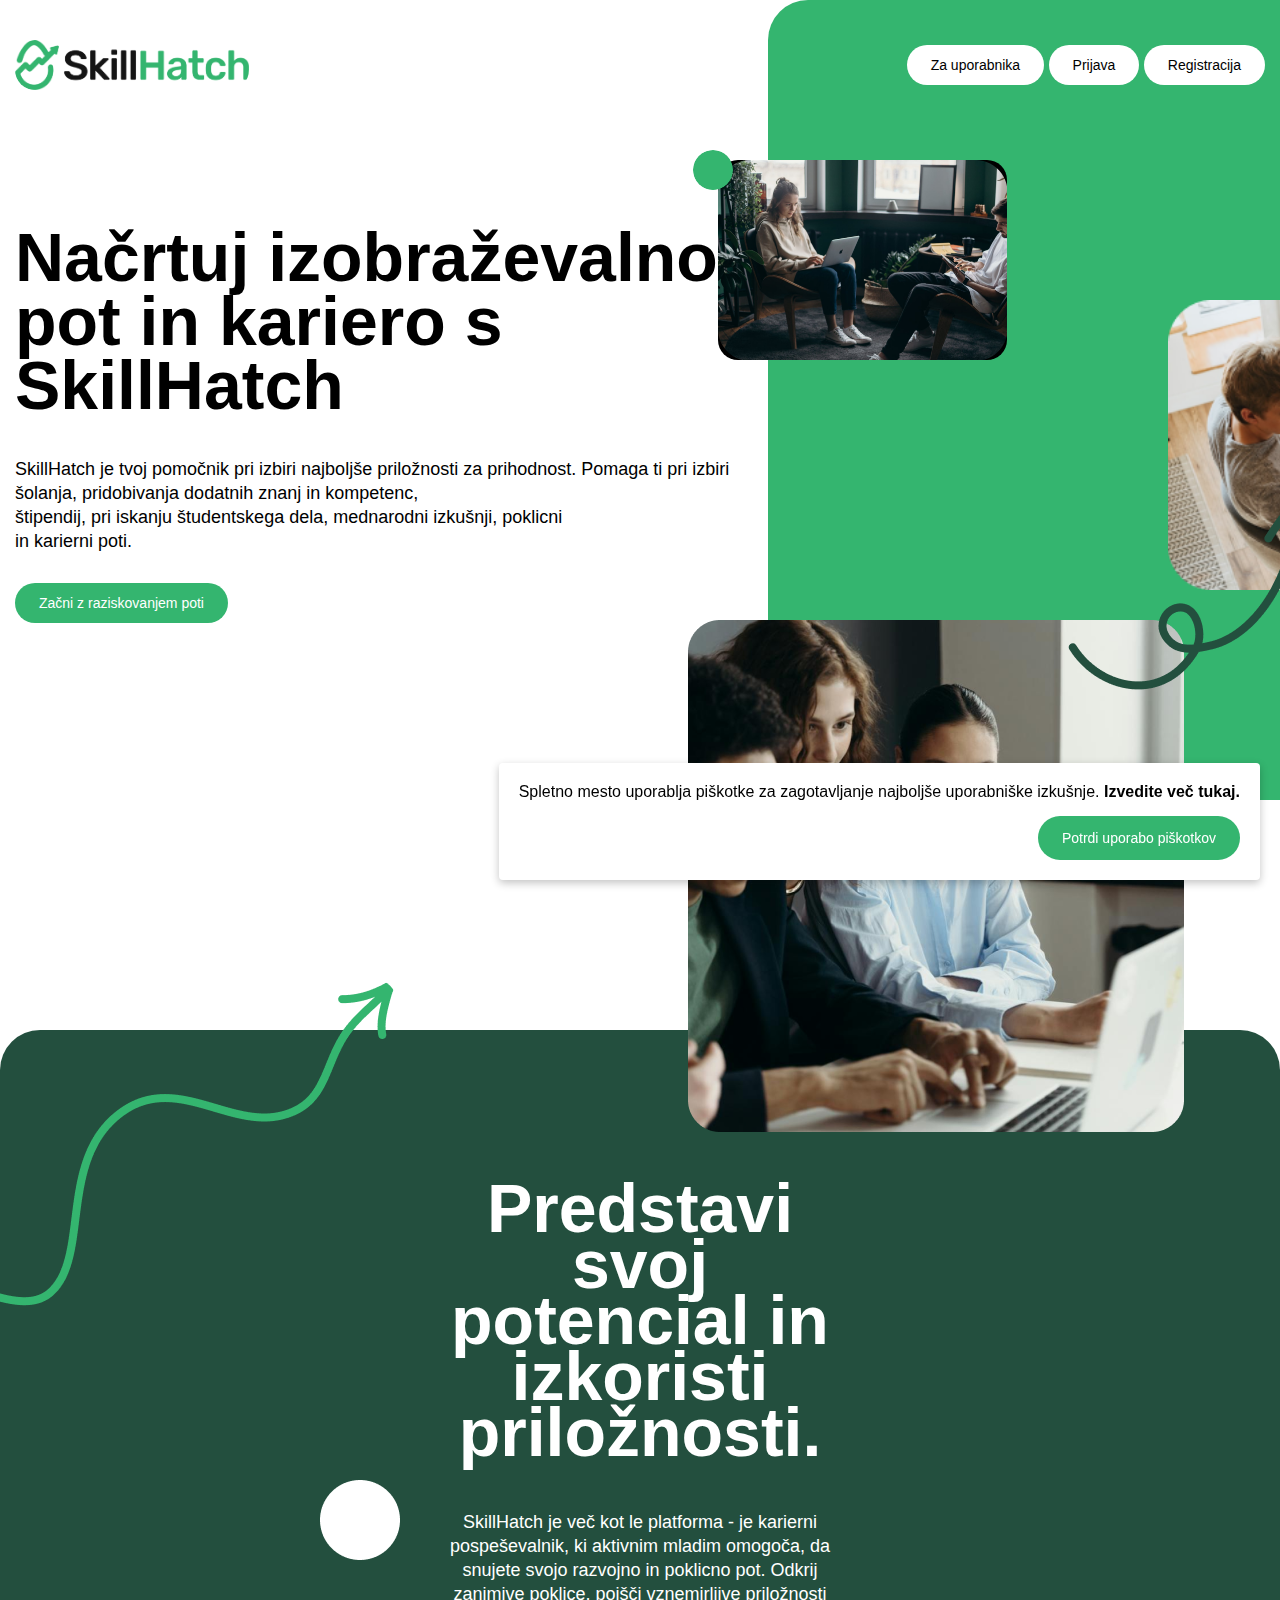
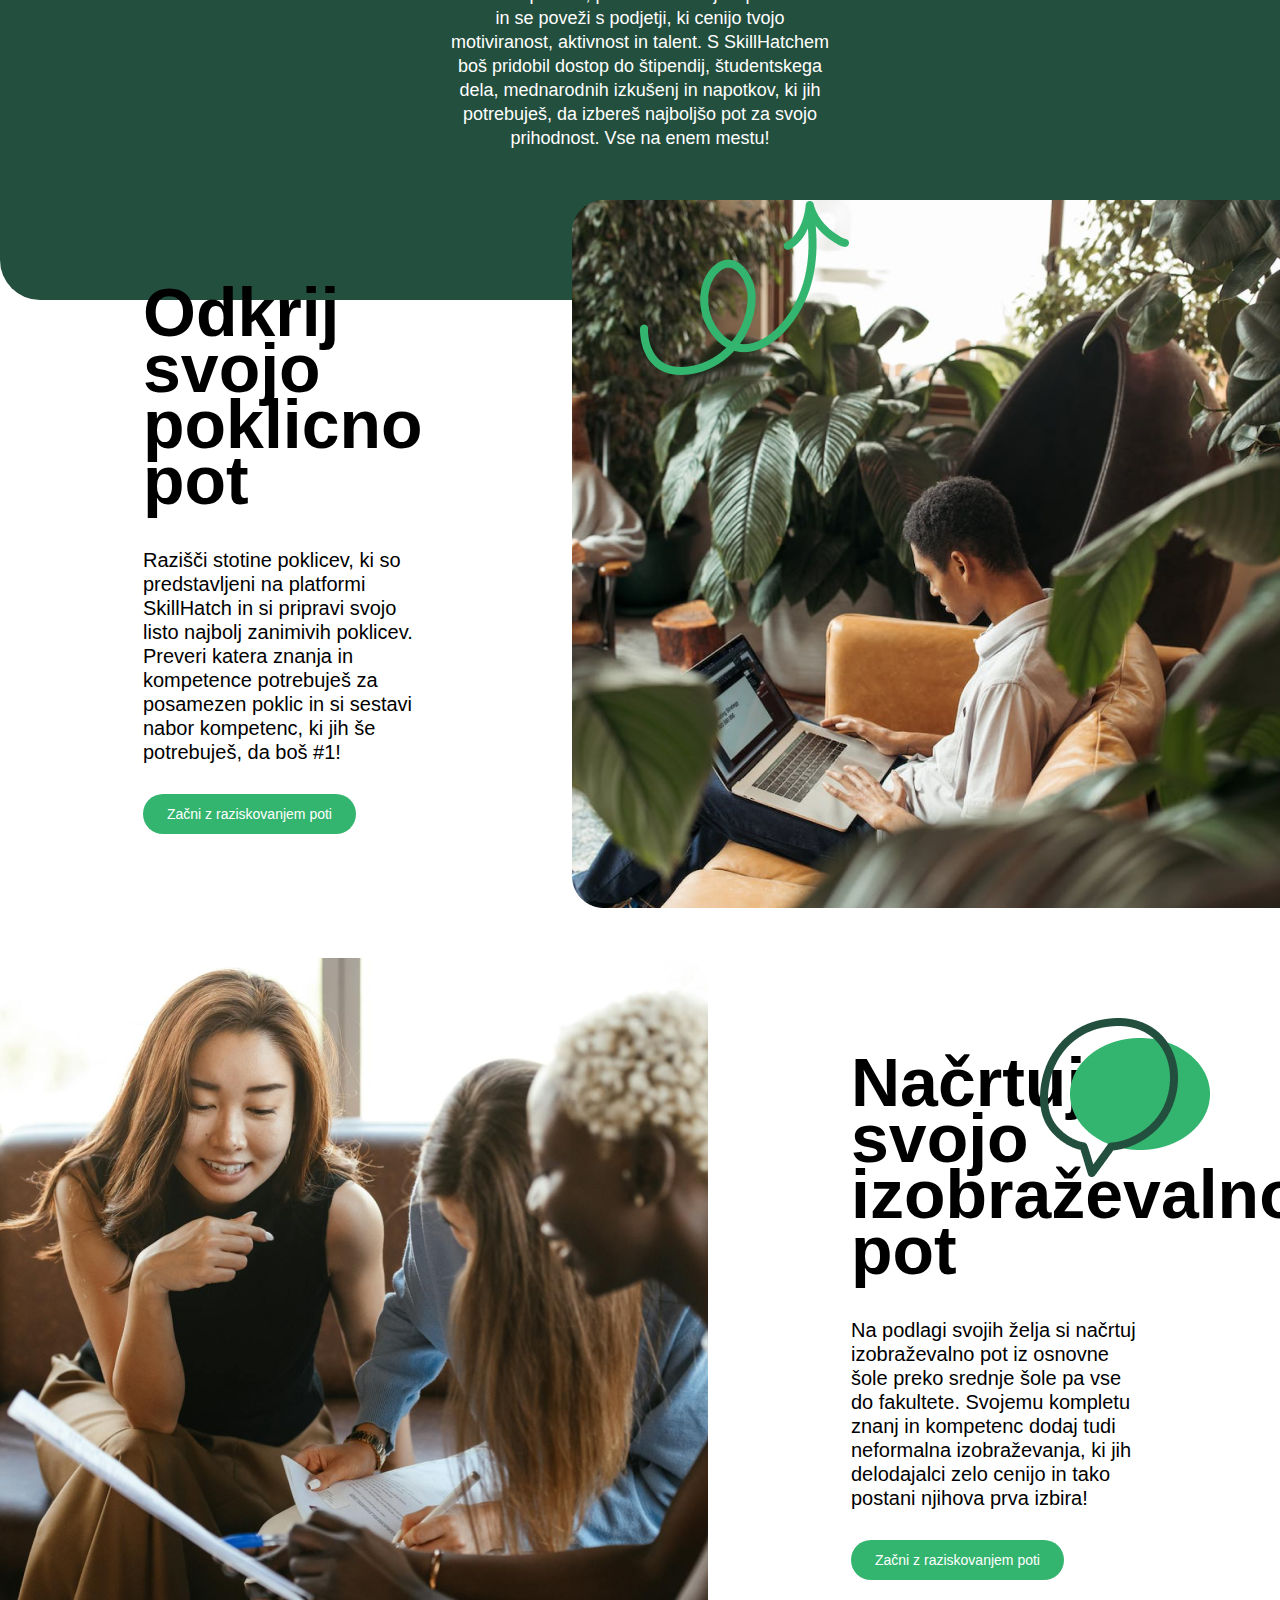
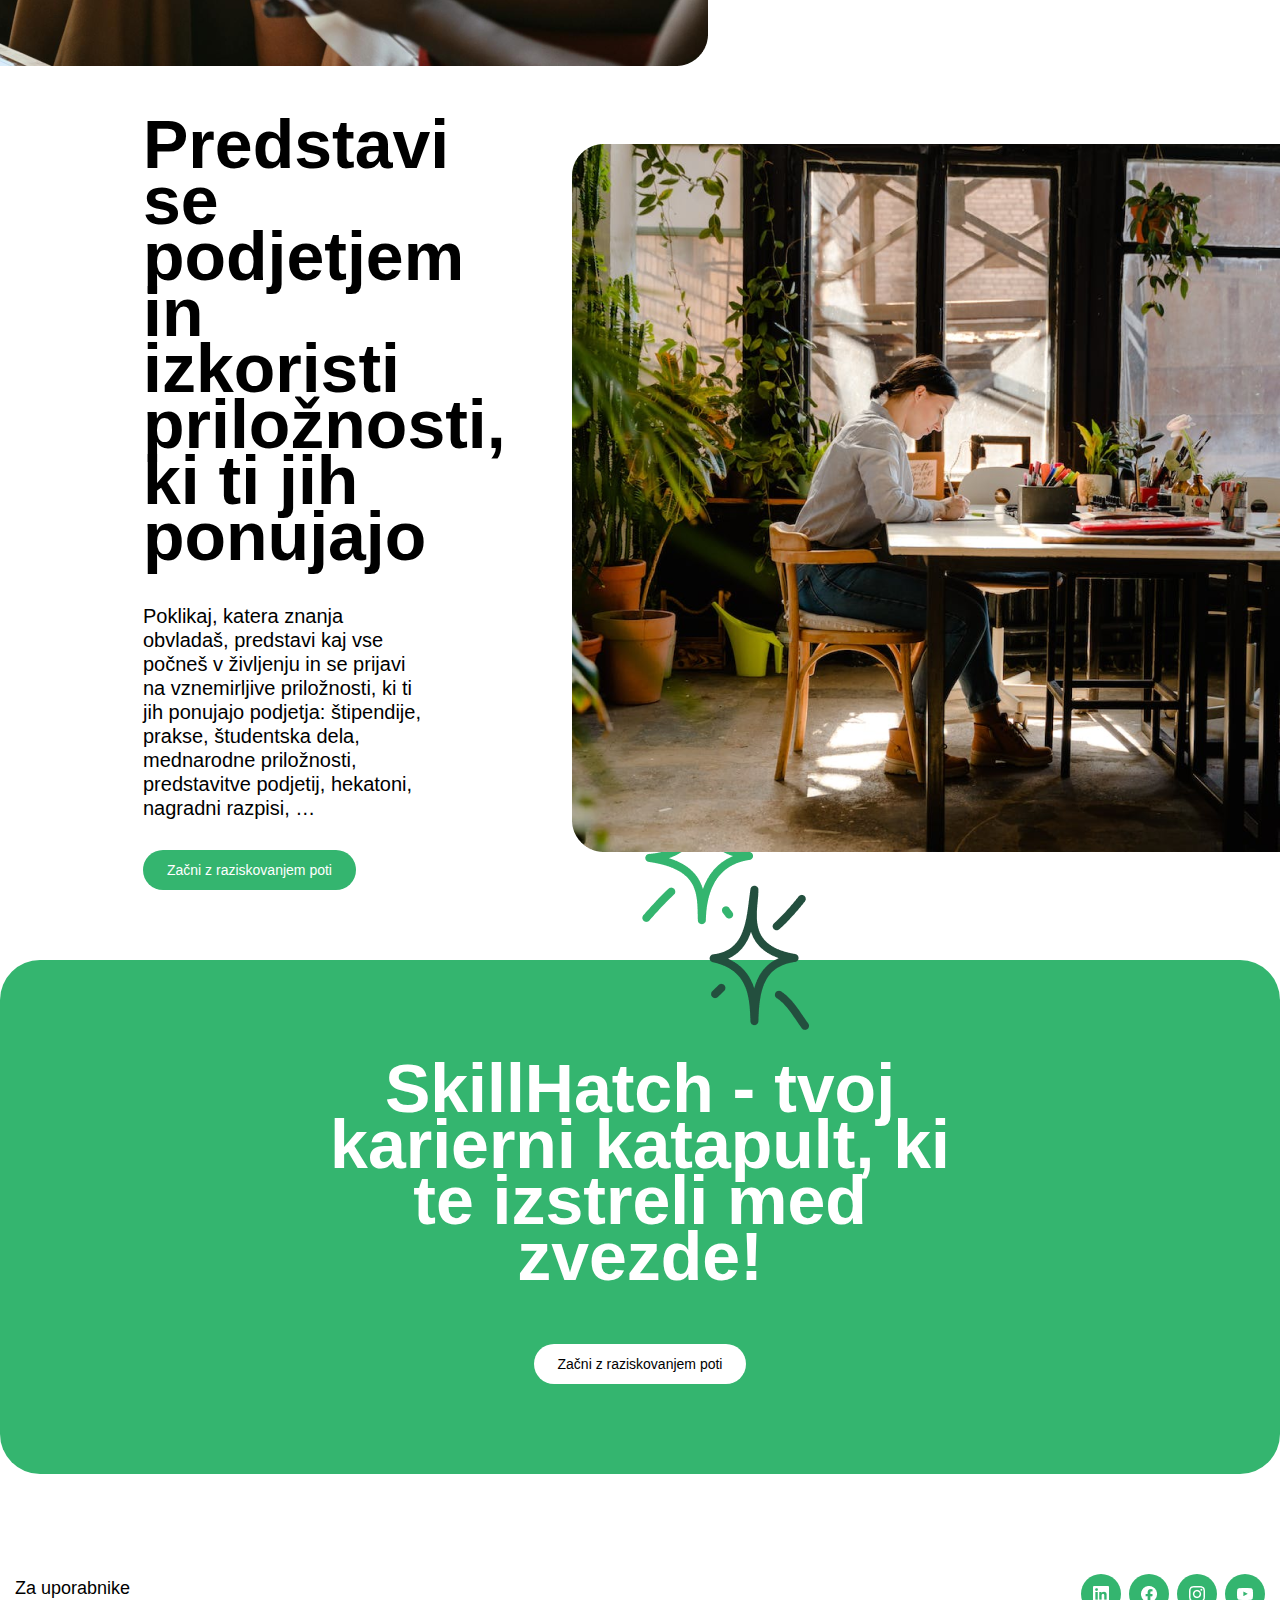
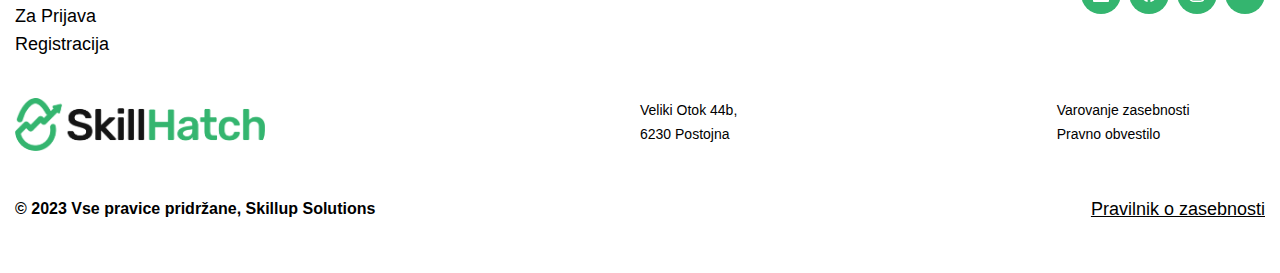
==== company.html @ cd788667 "Meta, small improvemets" ====
<!DOCTYPE html>
<html lang="sl">
<head>
    <meta charset="utf-8">
    <title>SkillHatch</title>
    <meta name="viewport" content="width=device-width, initial-scale=1, shrink-to-fit=no">
    <meta name="description" content="Dolg opis podjetja">
    <meta name="keywords" content="Skillhatch, Kariera, Študentsko delo, Štipendija, Študentska praksa, Prva zaposlitev, Hekaton, Job Shadowing, Mladi Talenti, Generacija Z, Skills, Veščine, Kompetence, Potencialni Mladi, Aktivni Mladi">
    <meta property="og:title" content="SkillHatch" />
    <meta property="og:image" content="https://skillhatch.io/assets/images/Logo/PNG/Vector.png" />
    <meta property="og:type" content="website" />
    <meta property="og:description" content="The perfect website to get your perfect candidate / job" />
    <meta property="og:url" content="https://www.skillhatch.io" />

    <link rel="icon" type="image/x-icon" href="assets/images/Logo/PNG/favicon.ico">

    <script src="https://ajax.googleapis.com/ajax/libs/jquery/3.7.1/jquery.min.js"></script>
    <script src="assets/scripts.js"></script>
    <link rel="stylesheet" href="assets/main.css">
</head>
<body>


<div id="header">
    <div class="left">
        <div>
            <img class="logo" src="assets/images/Logo/PNG/Vector.png" alt="SkillHatch Logo"/>
            <div class="dropdown">
                <div class="button green">
                    <img src="assets/images/burger.png" alt="skillhatch fb"/>
                </div>
                <h3>Meni</h3>
                <div class="dropdown-content">
                    <div class="mobile-header">
                        <img class="logo" src="assets/images/Logo/PNG/Vector.png" alt="SkillHatch Logo"/>
                    </div>

                    <a class="" href="#">O nas</a>
                    <a class="" href="https://app.skillhatch.io/sl/signup?type=company">Za podjetja</a>
                    <a class="" href="https://app.skillhatch.io/sl/login">Prijava</a>
                    <a class="" href="https://app.skillhatch.io/sl/signup?type=user">Registracija</a>
                </div>
            </div>
        </div>
    </div>

    <div class="right">
        <a class="button white" href="index.html">Za uporabnika</a>
        <a class="button white" href="https://app.skillhatch.io/sl/login">Prijava</a>
        <a class="button white" href="https://app.skillhatch.io/sl/signup?type=user">Registracija</a>
    </div>
</div>

<article id="header_description">
    <div class="right">
        <img src="assets/images/dot.png" alt="img 1" class="dot1">
        <img src="assets/images/1.png" alt="img 1" class="img1">
        <img src="assets/images/5.png" alt="img 1" class="img2">
        <img src="assets/images/up1.png" alt="img 1" class="up1">
        <img src="assets/images/6.png" alt="img 1" class="img3">
    </div>
    <div class="content">
        <div class="text-content">
            <h1>
                Načrtuj izobraževalno pot in
                kariero s SkillHatch
            </h1>
            <p>
                SkillHatch je tvoj pomočnik pri izbiri najboljše priložnosti za prihodnost.
                Pomaga ti pri izbiri šolanja, pridobivanja dodatnih znanj in kompetenc, <br/>
                štipendij, pri iskanju študentskega dela, mednarodni izkušnji, poklicni <br/>
                in karierni poti.
            </p>
            <a class="button green" href="https://app.skillhatch.io/sl/signup?type=user">
                Začni z raziskovanjem poti
            </a>
        </div>
    </div>
</article>

<article id="article1">
    <img src="assets/images/up2.png" alt="img 1" class="up2">
    <img src="assets/images/dot.png" alt="img 1" class="dot1">
    <img src="assets/images/dot2.png" alt="img 1" class="dot2">
    <div class="content">
        <h2>
            Predstavi svoj potencial in izkoristi priložnosti.
        </h2>
        <p>
            SkillHatch je več kot le platforma - je karierni pospeševalnik, ki aktivnim mladim omogoča, da snujete svojo razvojno in poklicno pot. Odkrij zanimive poklice, poišči vznemirljive priložnosti in se poveži s podjetji, ki cenijo tvojo motiviranost, aktivnost in talent. S SkillHatchem boš pridobil dostop do štipendij, študentskega dela, mednarodnih izkušenj in napotkov, ki jih potrebuješ, da izbereš najboljšo pot za svojo prihodnost. Vse na enem mestu!
        </p>
    </div>
</article>

<article id="article2" class="full_width_content">
    <img src="assets/images/up3.png" alt="img 1" class="up">
    <div class="content">
        <div class="text-content">
            <h2>
                Odkrij svojo poklicno pot
            </h2>
            <p>
                Razišči stotine poklicev, ki so predstavljeni na platformi SkillHatch in si pripravi svojo listo najbolj zanimivih poklicev. Preveri katera znanja in kompetence potrebuješ za posamezen poklic in si sestavi nabor kompetenc, ki jih še potrebuješ, da boš #1!
            </p>
            <a class="button green" href="https://app.skillhatch.io/sl/signup?type=user">
                Začni z raziskovanjem poti
            </a>
        </div>
    </div>
    <img src="assets/images/2.png" alt="img 1" class="img1">
</article>

<article id="article3" class="full_width_content">
    <div class="content">
        <div class="text-content">
            <img src="assets/images/chat.png" alt="img 1">
            <h2>
                Načrtuj svojo izobraževalno pot
            </h2>
            <p>
                Na podlagi svojih želja si načrtuj izobraževalno pot iz osnovne šole preko srednje šole pa vse do fakultete. Svojemu kompletu znanj in kompetenc dodaj tudi neformalna izobraževanja, ki jih delodajalci zelo cenijo in tako postani njihova prva izbira!
            </p>
            <a class="button green" href="https://app.skillhatch.io/sl/signup?type=user">
                Začni z raziskovanjem poti
            </a>
        </div>
    </div>
    <img src="assets/images/3.png" alt="img 1" class="img1">

</article>


<article id="article4" class="full_width_content">
    <div class="content">
        <div class="text-content">
            <h2>
                Predstavi se podjetjem in izkoristi priložnosti, ki ti jih ponujajo
            </h2>
            <p>
                Poklikaj, katera znanja obvladaš, predstavi kaj vse počneš v življenju in se prijavi na vznemirljive priložnosti, ki ti jih ponujajo podjetja: štipendije, prakse, študentska dela, mednarodne priložnosti, predstavitve podjetij, hekatoni, nagradni razpisi, …
            </p>
            <a class="button green" href="https://app.skillhatch.io/sl/signup?type=user">
                Začni z raziskovanjem poti
            </a>
        </div>
    </div>
    <img src="assets/images/stars.png" alt="img 1" class="stars">
    <img src="assets/images/4.png" alt="img 1" class="img1">
</article>

<article id="banner">
    <div class="content">
        <h2>
            SkillHatch - tvoj karierni katapult, ki te izstreli med zvezde!
        </h2>

        <a class="button white" href="https://app.skillhatch.io/sl/signup?type=user">
            Začni z raziskovanjem poti
        </a>
    </div>
</article>

<footer>
    <div class="content">
        <!--<div>
            <div class="subscribe">
                <h3>Prijavi se na naše novice in bodi na tekočem.</h3>
                <div class="input_container">
                    <input />
                    <div class="wrapper">
                        <img src="assets/images/Arrow.png" alt="skillhatch fb"/>
                    </div>
                </div>
            </div>
        </div>-->
        <div class="split">
            <div>
                <a href="index.html" class="normal">Za uporabnike</a><br/>
                <a href="https://app.skillhatch.io/sl/login" class="normal">Za Prijava</a><br/>
                <a href="https://app.skillhatch.io/sl/signup?type=user" class="normal">Registracija</a>
            </div>

            <div class="social_buttons">
                <div class="wrapper" onclick="window.open('https://facebook.com/profile.php/?id=61552666233094', '_blank');">
                    <img src="assets/images/yt.png" alt="skillhatch fb"/>
                </div>
                <div class="wrapper" onclick="window.open('https://www.instagram.com/skillhatchplatform/', '_blank');">
                    <img src="assets/images/ig.png" alt="skillhatch fb"/>
                </div>
                <div class="wrapper" onclick="window.open('https://m.facebook.com/profile.php/?id=61552666233094', '_blank');">
                    <img src="assets/images/fb.png" alt="skillhatch fb"/>
                </div>
                <div class="wrapper" onclick="window.open('https://www.linkedin.com/company/skillhatch/', '_blank');">
                    <img src="assets/images/in.png" alt="skillhatch fb"/>
                </div>
            </div>
        </div>
        <div class="break"></div>
        <div>
            <img class="logo" src="assets/images/Logo/PNG/Vector.png" alt="SkillHatch Logo" width="250"/>
        </div>
        <div class="split">
            <div><p>Veliki Otok 44b, <br/>6230 Postojna</p></div>
            <div class="mobile-right"><p>Varovanje zasebnosti<br/>Pravno obvestilo</p></div>
        </div>
        <div class="break"></div>
        <div class="space-between">
            <h4>© 2023 Vse pravice pridržane, Skillup Solutions</h4>
            <a href="#" style="text-decoration:underline;">Pravilnik o zasebnosti</a>
        </div>
    </div>
</footer>

<div id="cookies">
    <span>Spletno mesto uporablja piškotke za zagotavljanje najboljše uporabniške izkušnje.</span>
    <a href="#.html" target="_blank"> Izvedite več tukaj.</a>
    <div style="margin-top:15px; text-align:right;">
        <button class="button green" onclick="confirmCookies();">Potrdi uporabo piškotkov</button>
    </div>
</div>

</body>
</html>
---- assets/main.css ----
body {
  position: relative;
  z-index: -80;
  overflow-x: hidden;
}

* {
  padding: 0;
  margin: 0;
  font-family: Helvetica, sans-serif;
}

/*
a.white{
  color: $white-color;
  cursor: pointer;
  font-weight: $font-weight-600;
  text-decoration: none;
  font-size: $small-font;
}*/
h1 {
  font-weight: 700;
  font-size: 68px;
  line-height: 64px;
}

h2 {
  font-weight: 700;
  font-size: 68px;
  line-height: 56px;
}

h3 {
  font-weight: 500;
  font-size: 20px;
  line-height: 28px;
}

p {
  font-size: 18px;
  font-weight: 400;
  line-height: 24px;
}

.button {
  padding: 12px 24px 12px 24px;
  border-radius: 10000px;
  cursor: pointer;
  line-height: 20px;
  font-weight: 500;
  text-decoration: none;
  font-size: 14px;
  text-align: center;
  width: fit-content;
}
.button:hover {
  box-shadow: rgba(0, 0, 0, 0.24) 0px 3px 8px;
}
.button.green {
  color: #FFF;
  background-color: #34B56F;
}
.button.green:hover {
  background-color: #234F3E;
}
.button.white {
  color: black;
  background-color: #FFF;
}
.button.white:hover {
  color: #FFF;
  background-color: #234F3E;
}

#header {
  position: relative;
  display: flex;
  justify-content: space-between;
  align-items: center;
  width: 1250px;
  margin: 40px auto;
  z-index: 3;
}
#header img.logo {
  position: relative;
  width: 234px;
}
#header .left .dropdown {
  display: none;
}
#header .left .dropdown-content {
  display: block;
  top: 40px;
  position: absolute;
  background-color: #f9f9f9;
  min-width: 160px;
  box-shadow: 0 8px 16px 0 rgba(0, 0, 0, 0.2);
  padding: 14px;
  z-index: 1;
  border-radius: 20px;
}
#header .left .dropdown-content .mobile-header {
  display: none;
}
#header .left .dropdown-content a:link {
  padding-top: 5px;
  padding-bottom: 5px;
  display: flex;
  color: #000;
  font-weight: 500;
  font-size: 18px;
  line-height: 28px;
  text-decoration: none;
}
#header .left .dropdown-content a:visited {
  color: #000;
}
#header .left .dropdown-content a:hover {
  color: #34B56F;
}
#header .left .dropdown-content a:active {
  color: #34B56F;
}
#header .left .dropdown-content a:not(:first-of-type) {
  display: none;
}
#header .left .dropdown:hover {
  cursor: pointer;
}
#header .left .dropdown:hover .button {
  background-color: #234F3E;
}
#header .left .dropdown:hover .dropdown-content {
  display: block;
}
#header .left .dropdown:not(:hover) .dropdown-content {
  display: none;
  transition: 1s;
}
#header .left div:first-child {
  display: flex;
  flex-direction: row;
  align-items: center;
}
#header .left div:first-child .button {
  margin-left: 32px;
  margin-right: 16px;
  display: flex;
  align-content: center;
  align-items: center;
  justify-content: center;
}

img {
  border-radius: 20px;
  position: absolute;
}

.content {
  width: 1250px;
  margin-left: auto;
  margin-right: auto;
}
.content .text-content {
  max-width: 60%;
}
.content .text-content p {
  padding-top: 40px;
  padding-bottom: 40px;
}

#header_description {
  position: relative;
  top: -130px;
  width: 100%;
  height: 800px;
  z-index: 1;
}
#header_description .content {
  padding-top: 225px;
}
#header_description .right {
  position: absolute;
  background-color: #34B56F;
  width: 40%;
  right: 0;
  height: inherit;
  border-bottom-left-radius: 40px;
  border-top-left-radius: 40px;
}
#header_description .right img {
  position: absolute;
}
#header_description .right .img1 {
  top: 160px;
  left: -50px;
  height: 200px;
}
#header_description .right .img2 {
  left: 400px;
  top: 300px;
  width: 400px;
}
#header_description .right .img3 {
  left: -80px;
  top: 620px;
}
#header_description .right .up1 {
  top: 500px;
  left: 300px;
  z-index: 1;
}
#header_description .right .dot1 {
  top: 150px;
  left: -75px;
  z-index: 1;
}
#header_description .right div:first-child {
  display: flex;
  flex-direction: row;
  align-items: center;
}
#header_description .right div:first-child .button {
  margin-left: 32px;
  margin-right: 16px;
}

#article1 {
  margin-top: 100px;
  position: relative;
  color: #FFF;
  padding: 150px;
  border-radius: 40px;
  background-color: #234F3E;
  z-index: -2;
}
#article1 .content {
  text-align: center;
  width: 40%;
  max-width: 1250px;
}
#article1 .content p {
  padding-top: 50px;
}
#article1 .up2 {
  top: -50px;
  left: -50px;
  z-index: 1;
}
#article1 .dot1 {
  left: 850px;
  top: 57px;
  z-index: 1;
}
#article1 .dot2 {
  top: 450px;
  left: 320px;
  z-index: 1;
}

#banner {
  margin-top: 80px;
  position: relative;
  color: #FFF;
  padding: 100px;
  border-radius: 40px;
  background-color: #34B56F;
  z-index: -2;
}
#banner .content {
  text-align: center;
  width: 60%;
  max-width: 1250px;
}
#banner .content h2 {
  margin-bottom: 70px;
}
#banner .content .button {
  margin: 250px auto 0 auto;
}

#article2 {
  position: relative;
  margin-top: -100px;
}
#article2 .up {
  position: absolute;
  left: 50%;
  top: 0;
  z-index: 1;
}

#article3 {
  position: relative;
  flex-direction: row-reverse;
  margin-top: 50px;
}
#article3 .content img {
  position: absolute;
  top: 60px;
  right: 70px;
}

#article4 {
  margin-top: 50px;
  position: relative;
}
#article4 .stars {
  position: absolute;
  left: 50%;
  bottom: -150px;
}

footer {
  padding-top: 100px;
  padding-bottom: 50px;
}
footer img.logo {
  position: relative;
}
footer p {
  font-size: 14px;
  font-weight: 400;
}
footer i.fa {
  display: inline-block;
  border-radius: 60px;
  padding: 0.5em 0.6em;
  background-color: #34B56F;
  color: white;
}
footer i.fa:hover {
  background-color: #234F3E;
  cursor: pointer;
}
footer i.fa:hover:hover {
  background-color: #234F3E;
}
footer h3 {
  font-size: 40px;
  font-weight: 800;
}
footer .content {
  flex-wrap: wrap;
  display: flex;
  justify-content: space-around;
  align-items: flex-start;
}
footer .content .break {
  flex-basis: 100%;
  height: 40px;
}
footer .content .subscribe {
  width: 500px;
}
footer .content .subscribe .input_container {
  margin-top: 25px;
  display: flex;
  padding: 5px 5px 5px 15px;
  border: 1px solid #34B56F;
  border-radius: 400000px;
  width: 100%;
}
footer .content .subscribe .input_container input {
  width: 100%;
  border: 0;
  font-size: 16px;
  outline: none;
}
footer .content .subscribe .input_container input:focus {
  outline: none;
}
footer .content div:first-child {
  width: 100%;
}
footer .content div {
  width: 50%;
}
footer .content:not(:first-child) {
  padding-top: 50px;
}
footer .content a:link {
  color: #000;
  font-weight: 500;
  font-size: 18px;
  line-height: 28px;
  text-decoration: none;
}
footer .content a:visited {
  color: #000;
}
footer .content a:hover {
  color: #34B56F;
}
footer .content a:active {
  color: #34B56F;
}
footer .social_buttons {
  display: flex;
  column-gap: 8px;
  flex-direction: row-reverse;
  align-items: flex-start;
}
footer .social_buttons img {
  border-radius: 0;
}
footer .split {
  display: flex;
}
footer .button {
  width: auto;
}
footer .space-between {
  width: 100% !important;
  display: flex;
  align-items: center;
  justify-content: space-between;
}

.full_width_content {
  display: flex;
  align-items: center;
}
.full_width_content .content {
  display: flex;
  justify-content: center;
}
.full_width_content .content .text-content {
  width: 50%;
}
.full_width_content .content .text-content p {
  font-size: 20px;
}
.full_width_content img {
  position: relative;
  border-radius: 0;
}

.wrapper {
  background-color: #34B56F;
  height: 40px;
  min-width: 40px;
  max-width: 40px;
  border-radius: 100%;
  display: flex;
  justify-content: center;
  align-items: center;
}
.wrapper:hover {
  background-color: #234F3E;
  cursor: pointer;
}

@media only screen and (max-width: 600px) {
  img {
    max-width: 100%;
  }
  img.img1 {
    border-radius: 20px;
  }
  body {
    padding: 14px;
  }
  h2 {
    font-size: 30px;
    line-height: 30px;
  }
  #header {
    width: 100%;
    margin: 0;
  }
  #header .left {
    width: 100%;
  }
  #header .left div:first-child {
    width: 100%;
    justify-content: space-between;
  }
  #header .left div:first-child .button {
    margin: 0;
  }
  #header .left .dropdown {
    display: flex;
  }
  #header .left .dropdown-content {
    left: 0;
    top: 0;
    position: fixed;
    height: 100%;
    border-radius: 0;
    display: block;
    background-color: #FFF;
    padding: 14px;
    z-index: 1;
  }
  #header .left .dropdown-content a:first-of-type {
    display: none !important;
  }
  #header .left .dropdown-content a {
    display: flex !important;
  }
  #header .left .dropdown-content .mobile-header {
    margin-bottom: 20px;
    display: flex;
  }
  #header .left .dropdown:hover {
    cursor: pointer;
  }
  #header .left .dropdown:hover .button {
    background-color: #234F3E;
  }
  #header .left .dropdown:hover .dropdown-content {
    display: block;
  }
  #header .left .dropdown:not(:hover) .dropdown-content {
    display: none;
    transition: 1s;
  }
  #header h3, #header .right {
    display: none;
  }
  #header_description {
    height: auto;
  }
  #header_description .right {
    display: none;
  }
  #header_description h1 {
    font-size: 40px;
    line-height: 40px;
  }
  .content, .content .text-content, .full_width_content .content .text-content {
    width: 100%;
    max-width: 100%;
  }
  .full_width_content {
    flex-direction: column;
  }
  #article1 {
    margin: 0;
    padding: 30px;
  }
  #article1 .up2, #article1 .dot1, #article1 .dot2 {
    display: none;
  }
  #article1 .content {
    width: 100%;
  }
  #article2 {
    margin: 0;
  }
  #article2 .up {
    display: none;
  }
  #article2 .content {
    margin-top: 50px;
    margin-bottom: 50px;
  }
  #article3 {
    margin: 0;
    flex-direction: column;
  }
  #article3 .text-content img {
    display: none;
  }
  #article3 .content {
    margin-top: 50px;
    margin-bottom: 50px;
  }
  #article4 {
    margin: 0;
  }
  #article4 .stars {
    display: none;
  }
  #article4 .content {
    margin-top: 50px;
    margin-bottom: 50px;
  }
  #banner {
    margin-top: 50px;
    padding: 30px;
  }
  #banner .content {
    width: 100%;
  }
  footer {
    padding: 0;
    margin-top: 50px;
  }
  footer .content div {
    width: 100%;
  }
  footer .content .subscribe {
    width: 100%;
  }
  footer .content .subscribe .input_container {
    box-sizing: border-box;
  }
  footer .content .subscribe h3 {
    font-size: 30px;
    line-height: 30px;
  }
  footer .content .split, footer .content .logo {
    margin-top: 20px;
  }
  footer .content .break {
    display: none;
  }
  footer .content .mobile-right {
    text-align: right;
  }
  footer .content .space-between:last-child {
    margin-top: 20px;
    display: flex;
    flex-direction: column-reverse;
  }
}
#cookies {
  position: fixed;
  bottom: 0;
  right: 0;
  margin: 20px;
  padding: 20px;
  text-align: left;
  color: #000;
  background-color: #FFF;
  border-radius: 4px;
  z-index: 99999;
  box-shadow: rgba(0, 0, 0, 0.24) 0px 3px 8px;
}
#cookies .button {
  border: 0;
}
#cookies a:link {
  color: #000;
  font-weight: 700;
  text-decoration: none;
}
#cookies a:visited {
  color: #000;
}
#cookies a:hover {
  color: #34B56F;
}
#cookies a:active {
  color: #34B56F;
}

/*# sourceMappingURL=main.css.map */
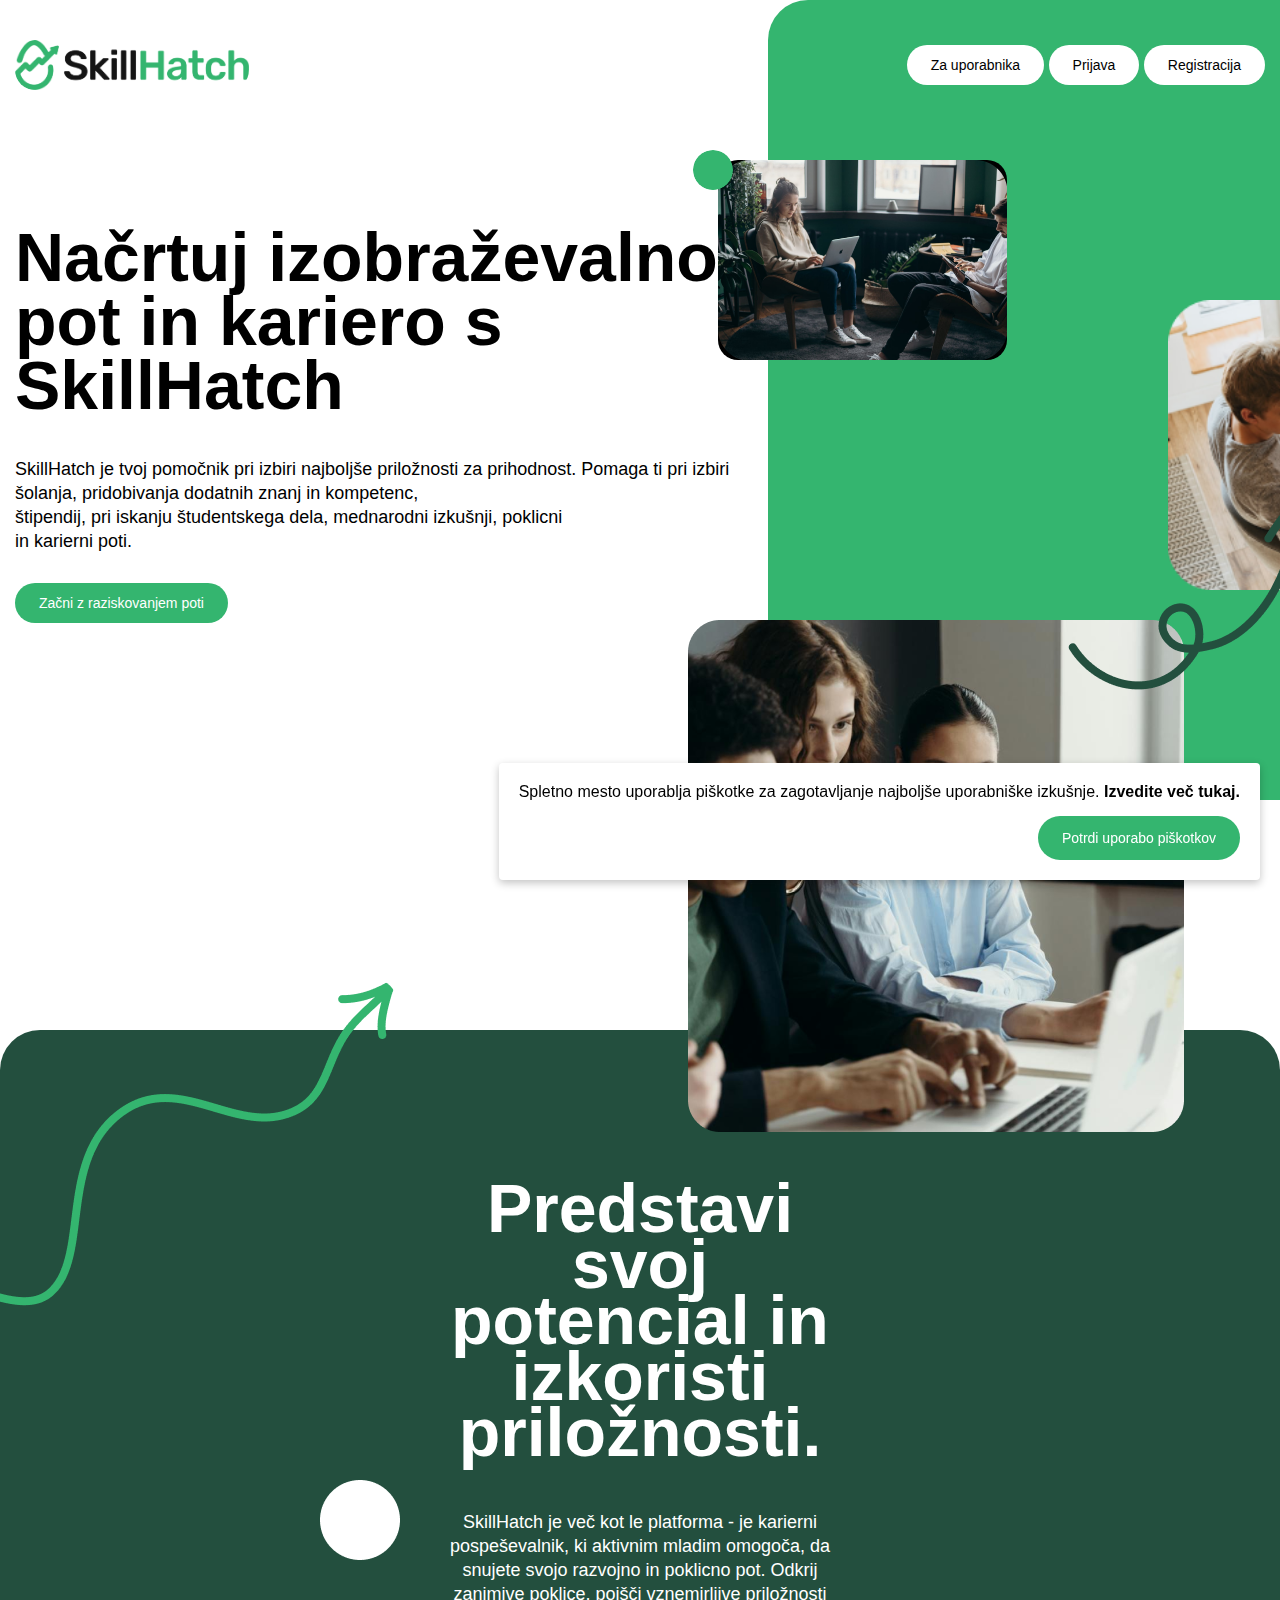
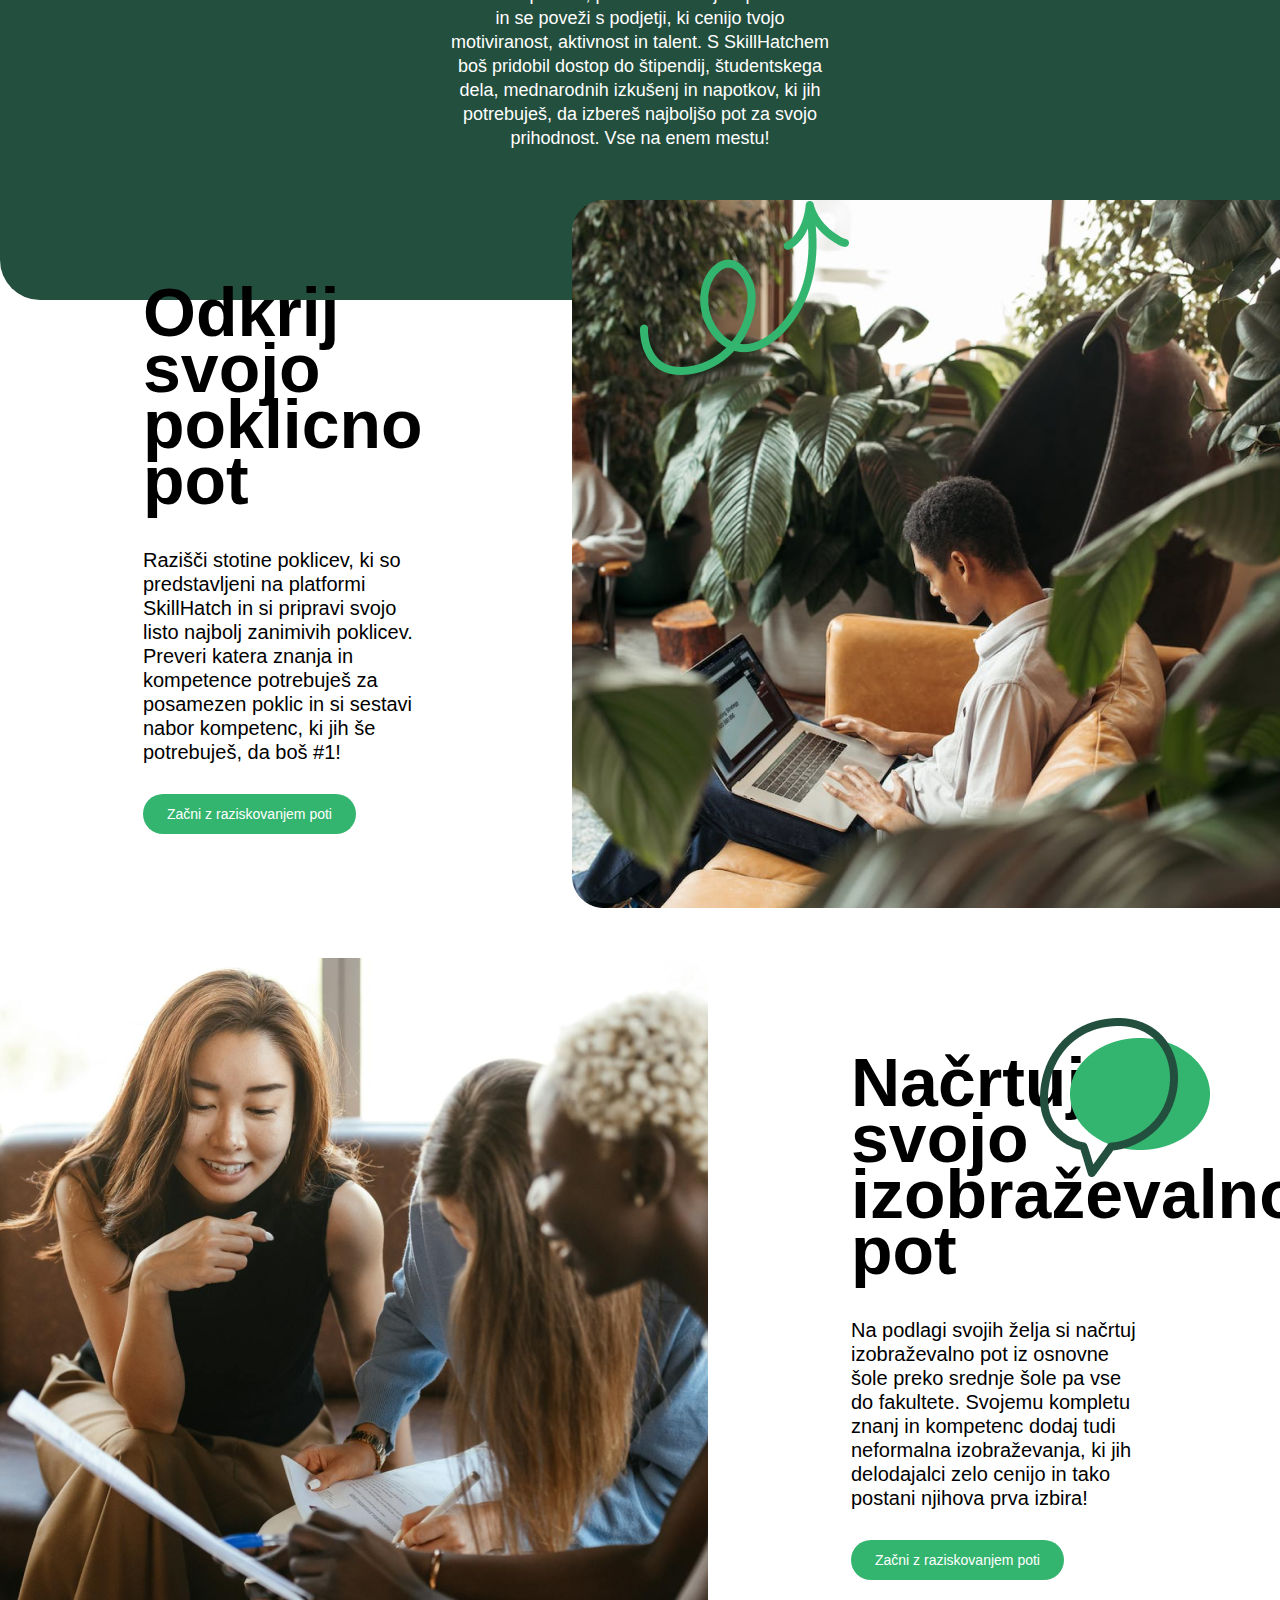
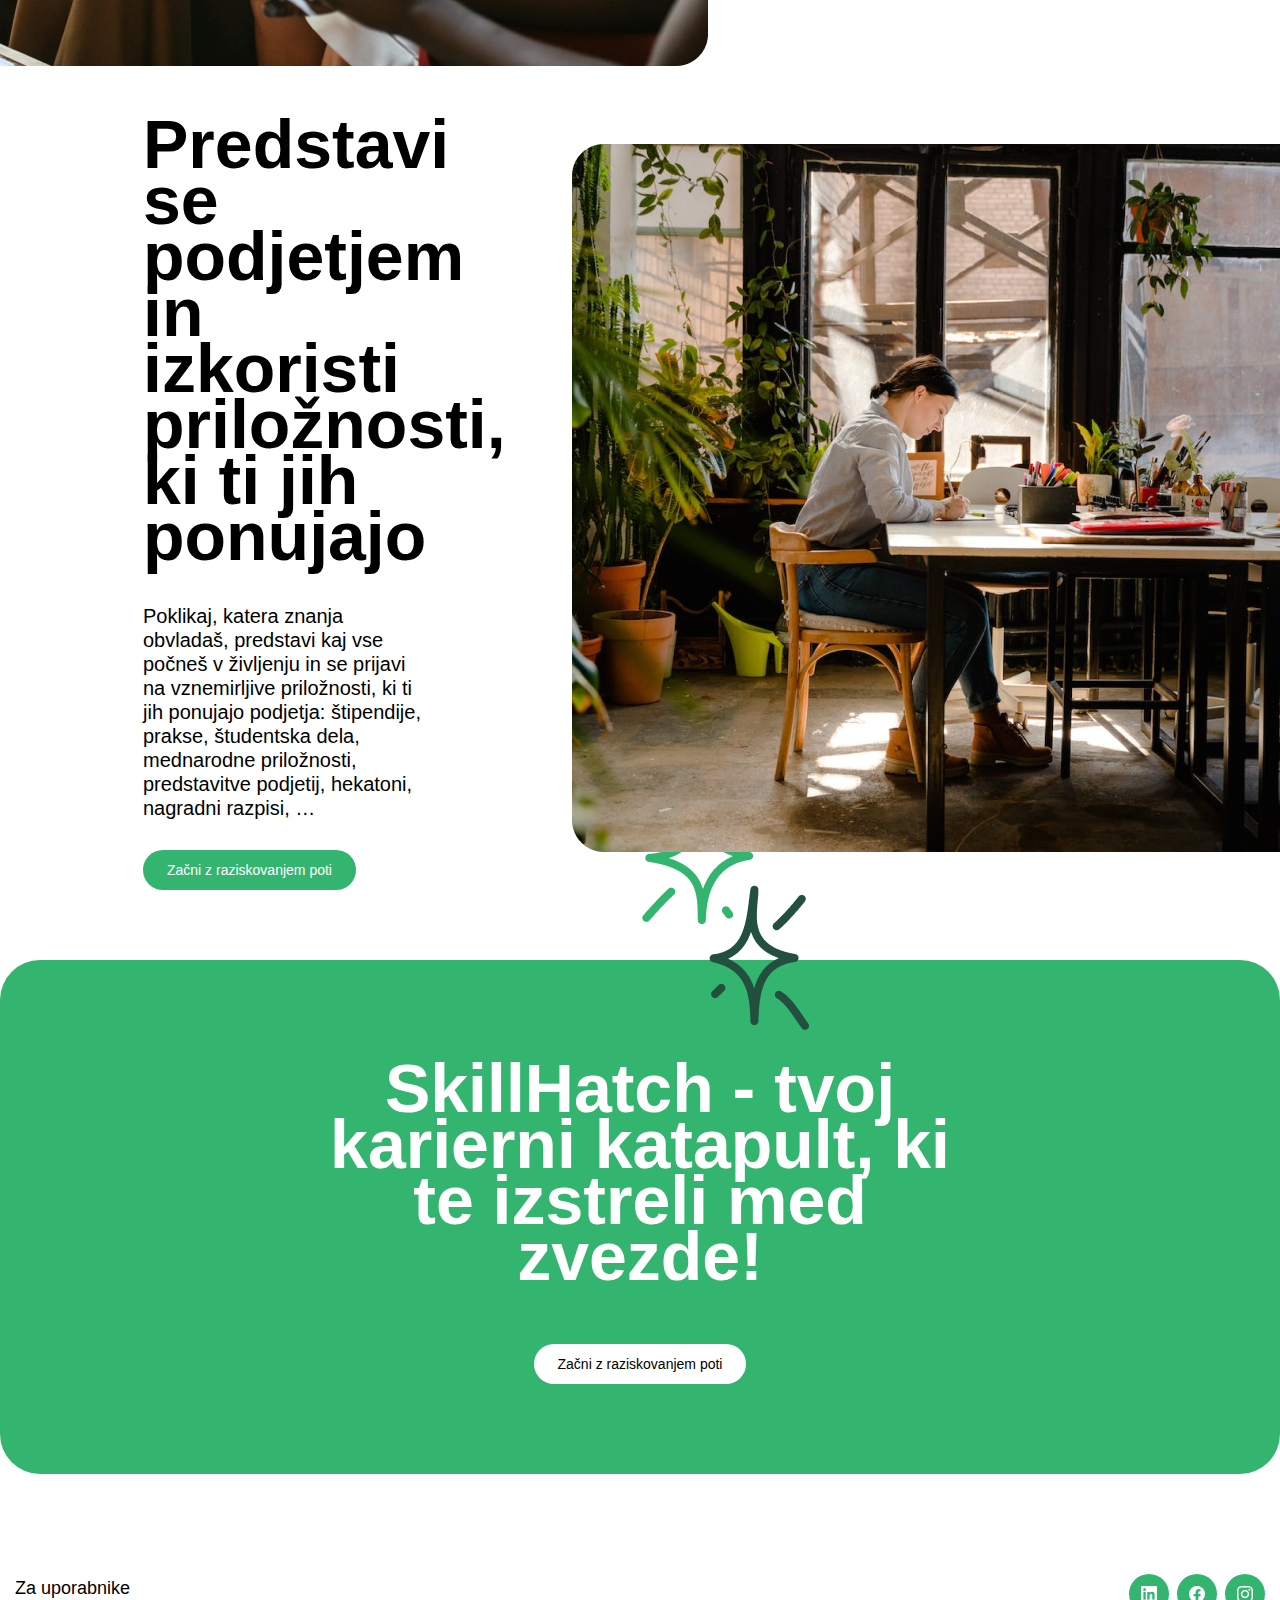
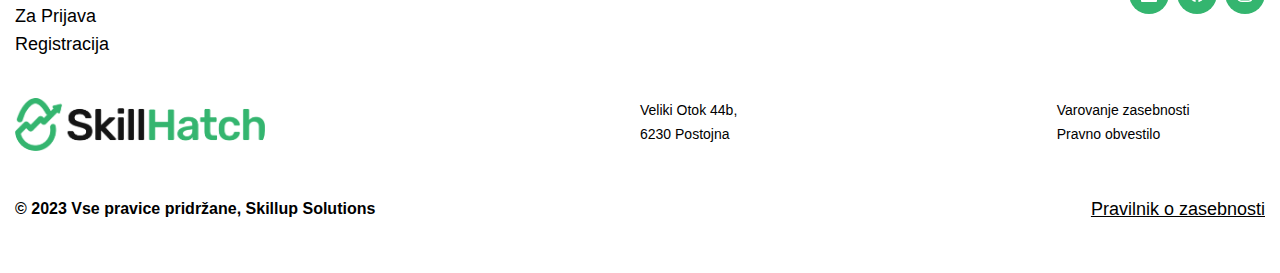
==== commit d385bab0: "Minor updates" ====
--- a/company.html
+++ b/company.html
@@ -35,8 +35,8 @@
                         <img class="logo" src="assets/images/Logo/PNG/Vector.png" alt="SkillHatch Logo"/>
                     </div>
 
-                    <a class="" href="#">O nas</a>
-                    <a class="" href="https://app.skillhatch.io/sl/signup?type=company">Za podjetja</a>
+                    <!--<a class="" href="#">O nas</a>-->
+                    <a class="" href="index.html">Za uporabnika</a>
                     <a class="" href="https://app.skillhatch.io/sl/login">Prijava</a>
                     <a class="" href="https://app.skillhatch.io/sl/signup?type=user">Registracija</a>
                 </div>
@@ -181,9 +181,9 @@
             </div>
 
             <div class="social_buttons">
-                <div class="wrapper" onclick="window.open('https://facebook.com/profile.php/?id=61552666233094', '_blank');">
+                <!--<div class="wrapper" onclick="window.open('https://facebook.com/profile.php/?id=61552666233094', '_blank');">
                     <img src="assets/images/yt.png" alt="skillhatch fb"/>
-                </div>
+                </div>-->
                 <div class="wrapper" onclick="window.open('https://www.instagram.com/skillhatchplatform/', '_blank');">
                     <img src="assets/images/ig.png" alt="skillhatch fb"/>
                 </div>
--- a/assets/main.css
+++ b/assets/main.css
@@ -493,9 +493,6 @@
     padding: 14px;
     z-index: 1;
   }
-  #header .left .dropdown-content a:first-of-type {
-    display: none !important;
-  }
   #header .left .dropdown-content a {
     display: flex !important;
   }
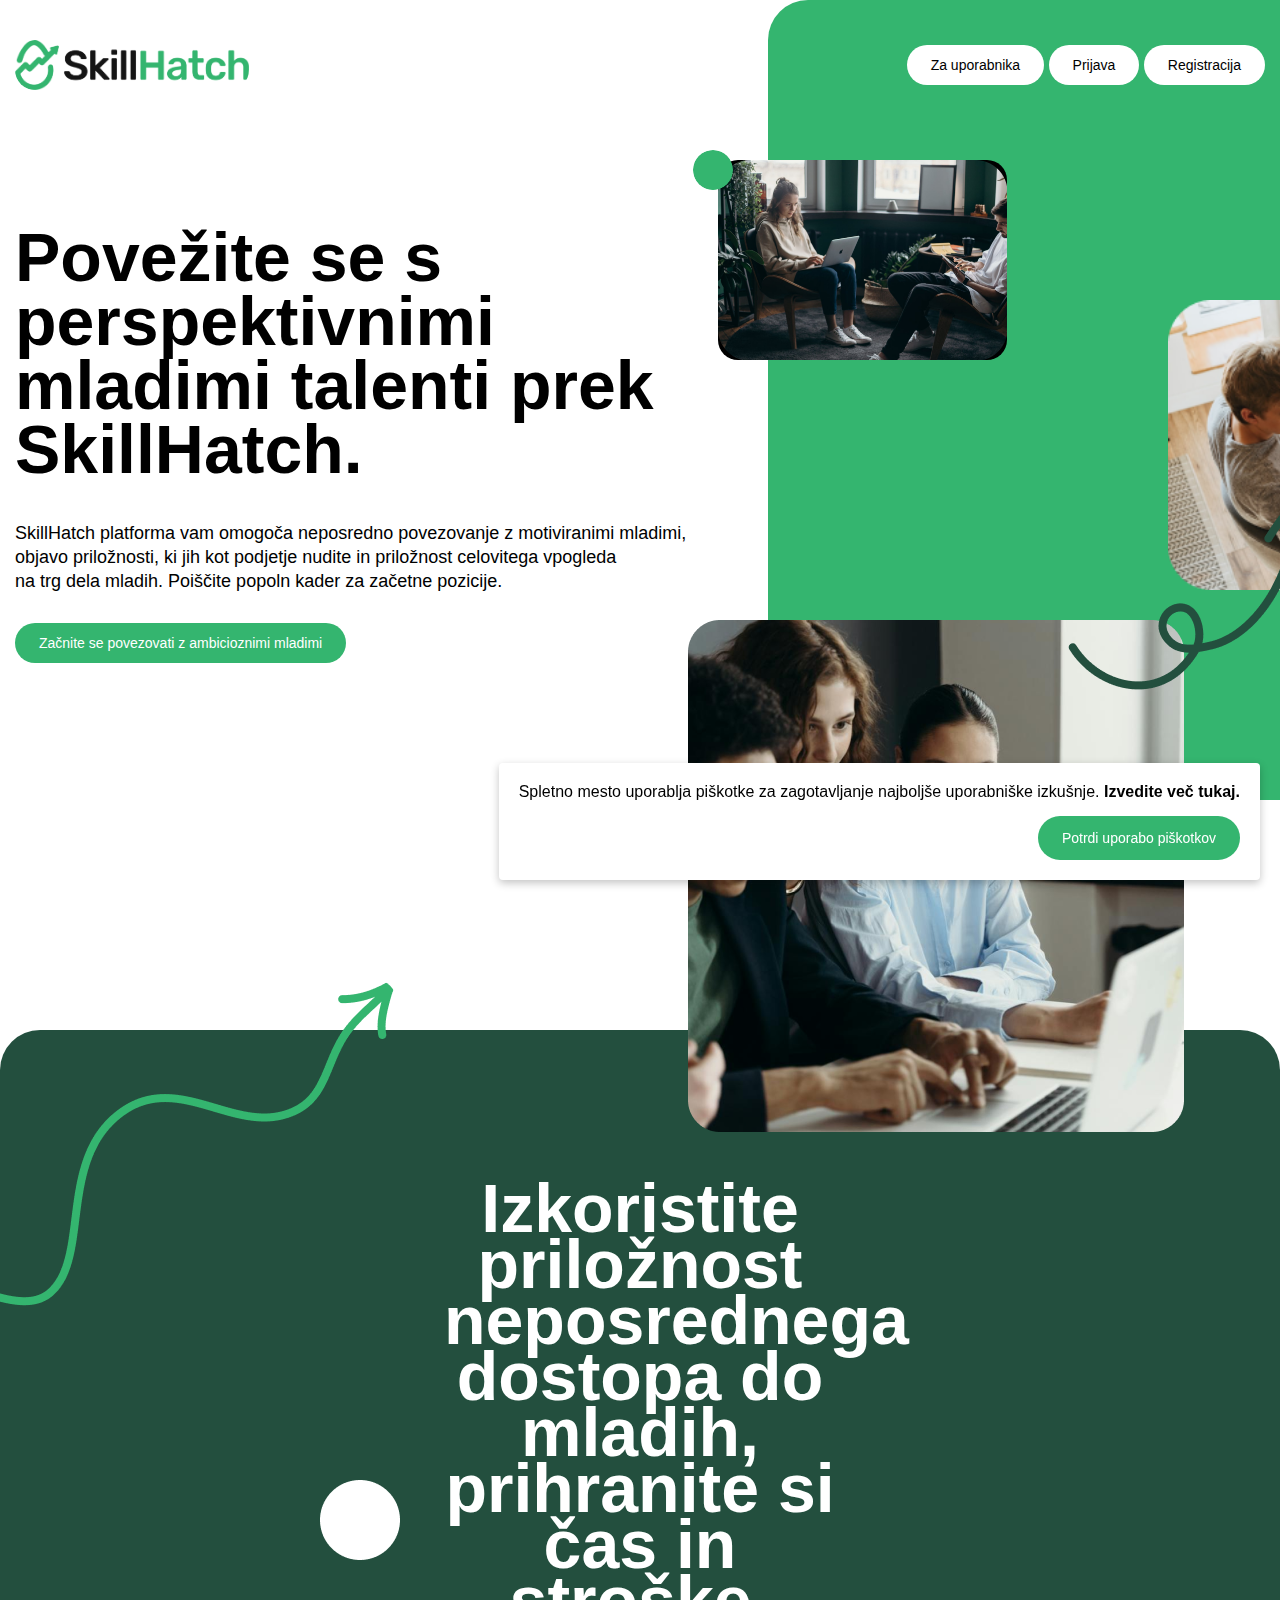
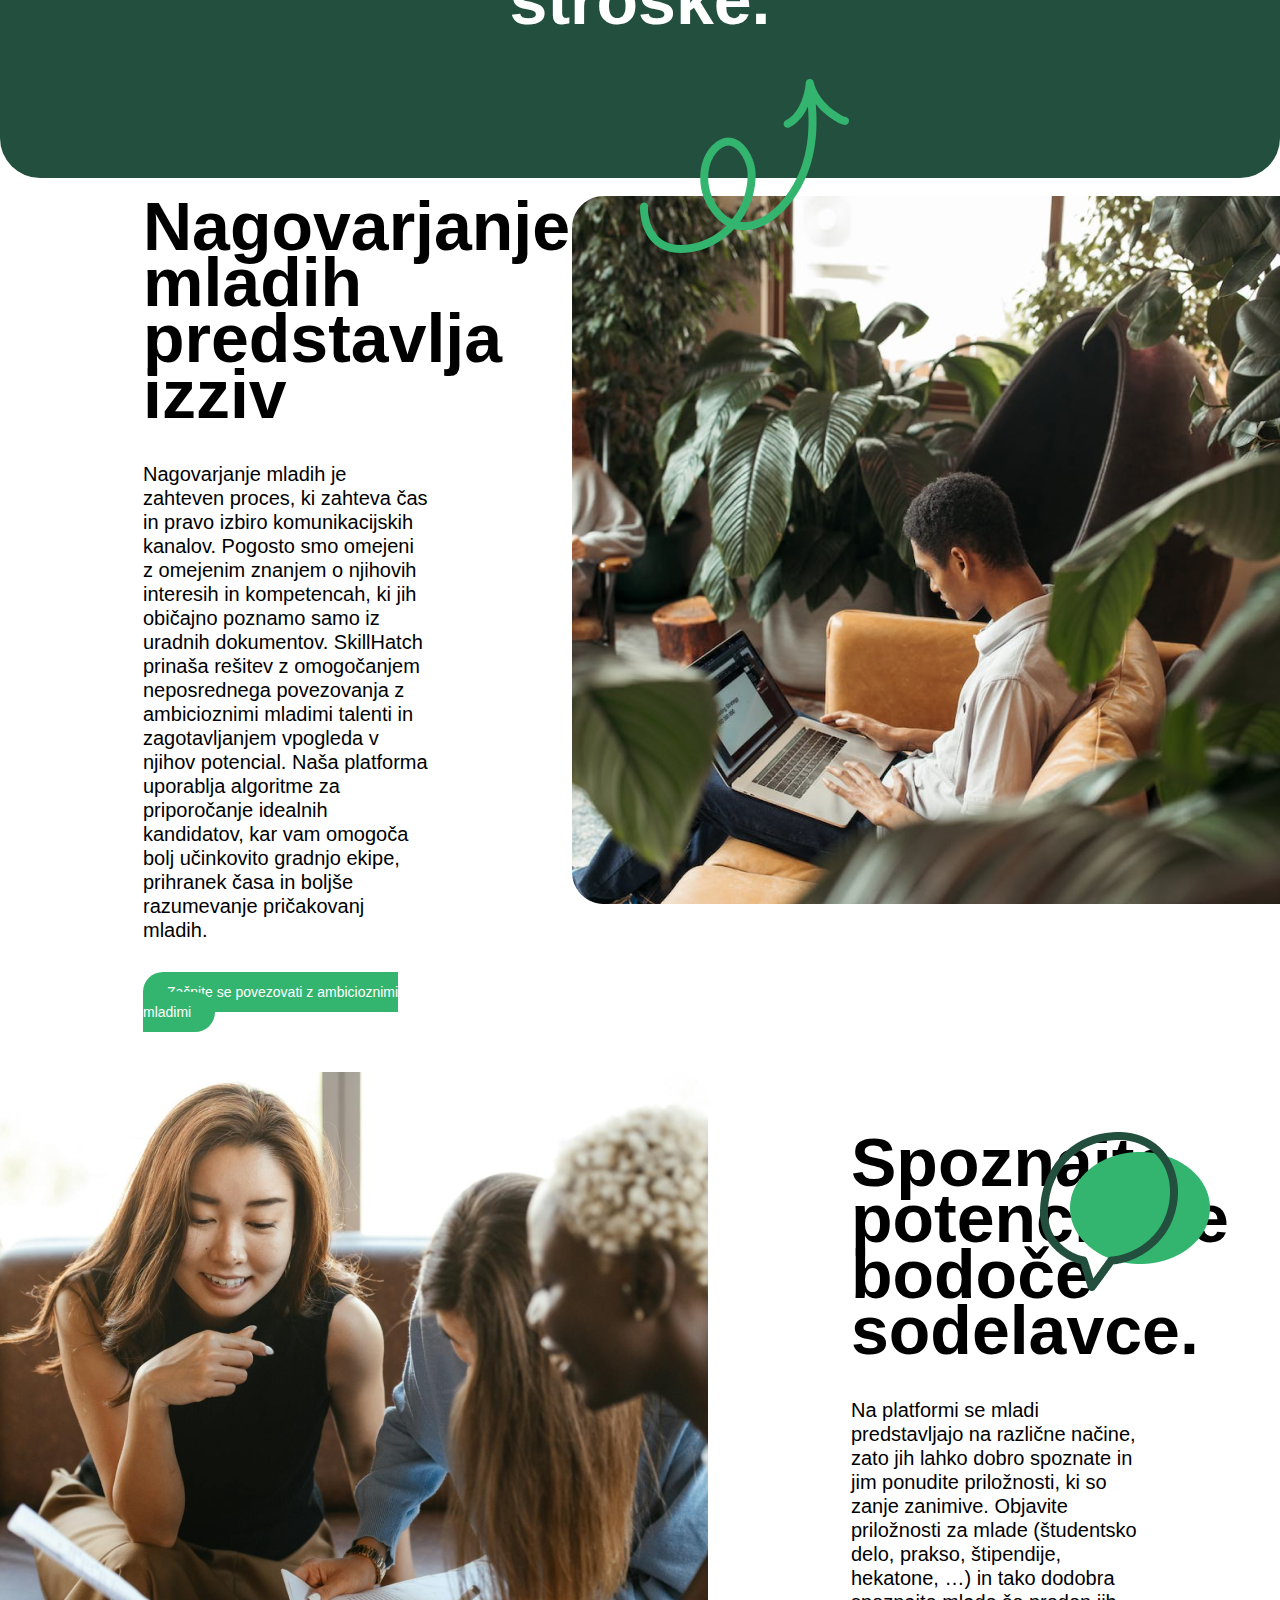
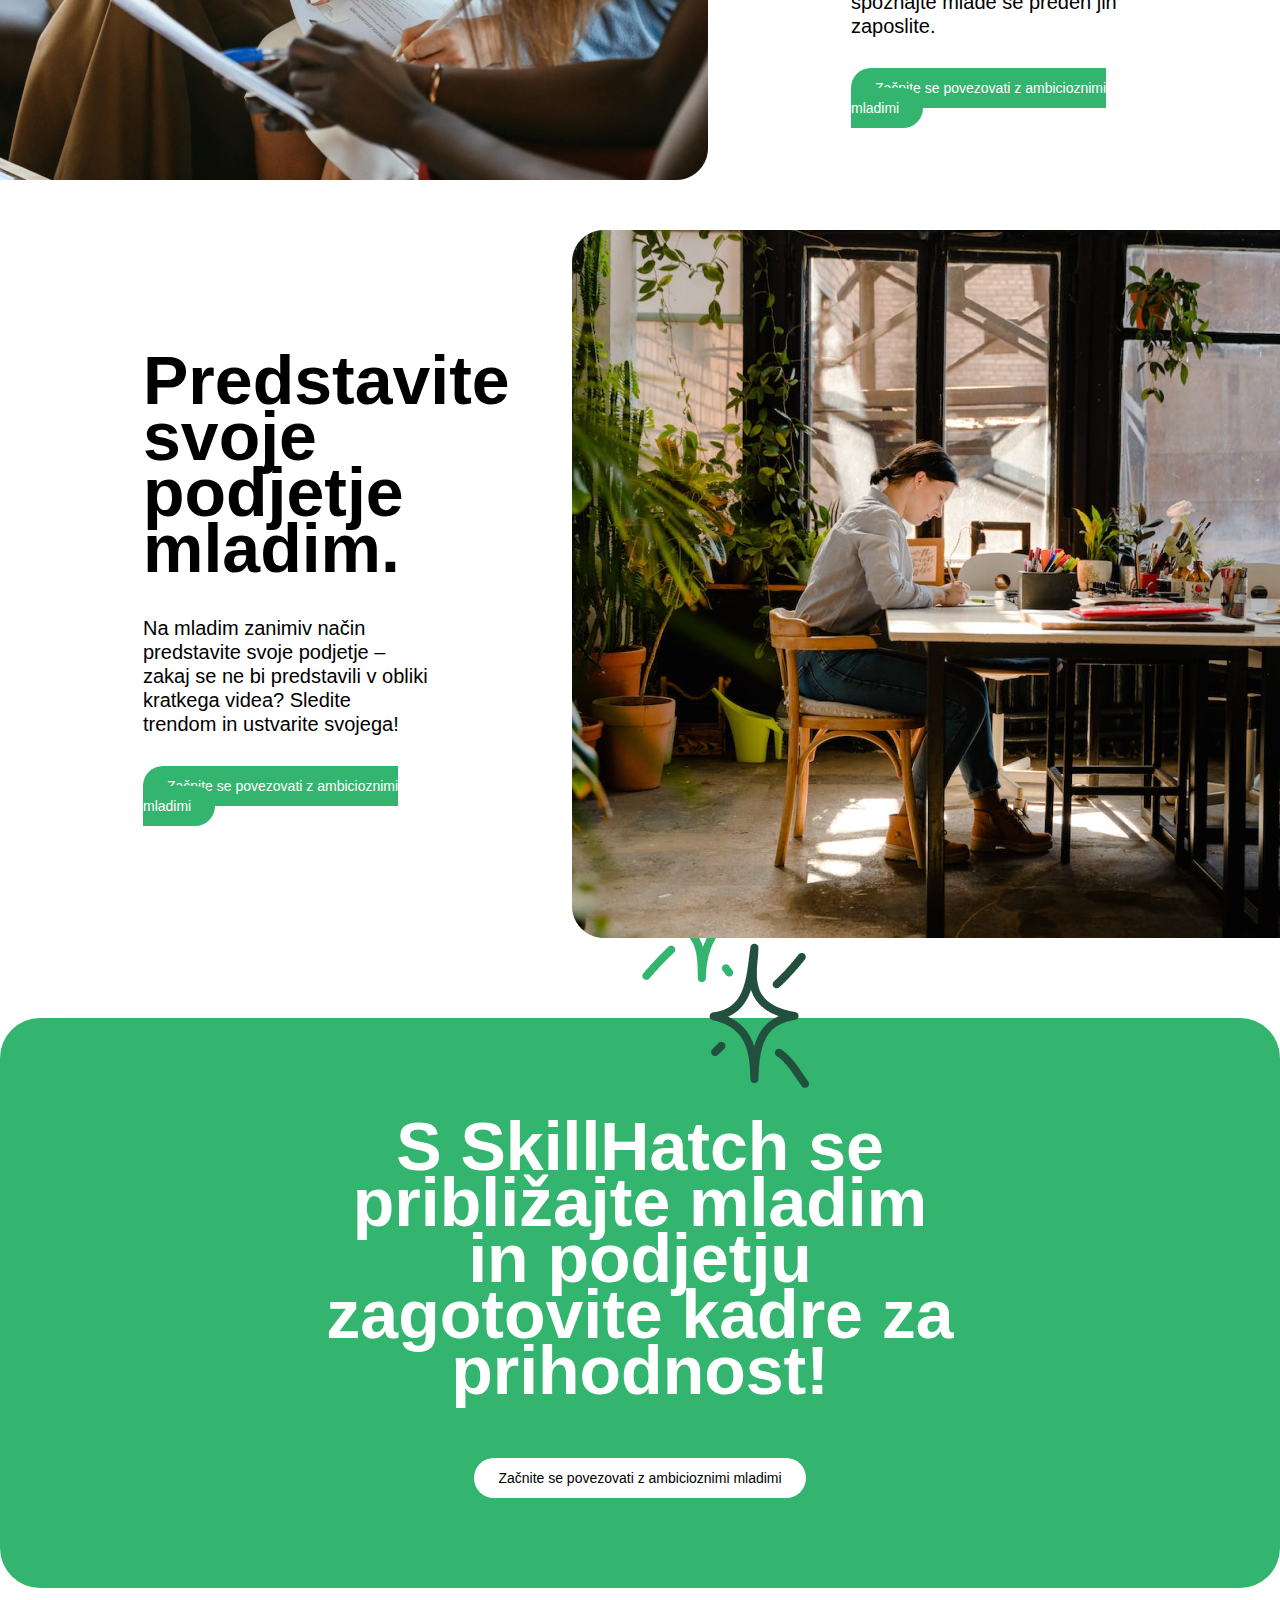
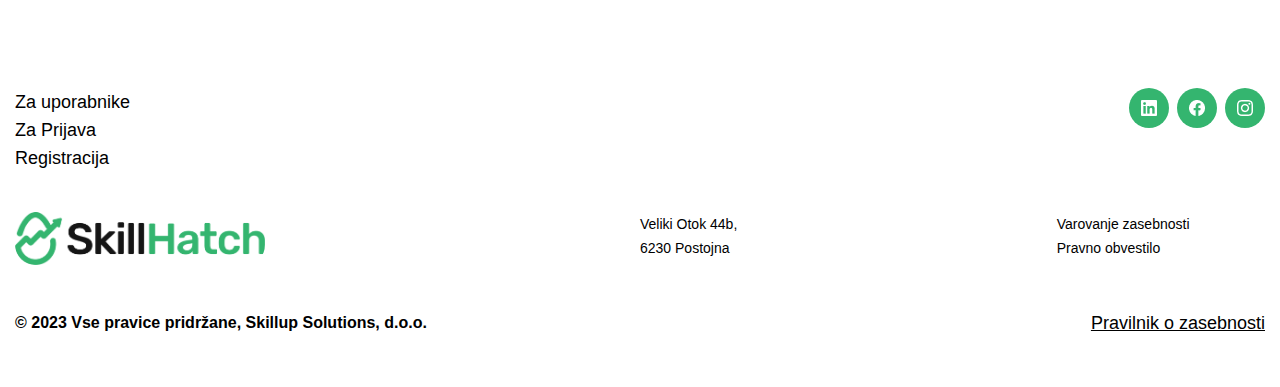
==== commit 8513d822: "Company content" ====
--- a/company.html
+++ b/company.html
@@ -38,7 +38,7 @@
                     <!--<a class="" href="#">O nas</a>-->
                     <a class="" href="index.html">Za uporabnika</a>
                     <a class="" href="https://app.skillhatch.io/sl/login">Prijava</a>
-                    <a class="" href="https://app.skillhatch.io/sl/signup?type=user">Registracija</a>
+                    <a class="" href="https://app.skillhatch.io/sl/signup?type=company">Registracija</a>
                 </div>
             </div>
         </div>
@@ -47,7 +47,7 @@
     <div class="right">
         <a class="button white" href="index.html">Za uporabnika</a>
         <a class="button white" href="https://app.skillhatch.io/sl/login">Prijava</a>
-        <a class="button white" href="https://app.skillhatch.io/sl/signup?type=user">Registracija</a>
+        <a class="button white" href="https://app.skillhatch.io/sl/signup?type=company">Registracija</a>
     </div>
 </div>
 
@@ -62,17 +62,15 @@
     <div class="content">
         <div class="text-content">
             <h1>
-                Načrtuj izobraževalno pot in
-                kariero s SkillHatch
+                Povežite se s perspektivnimi mladimi talenti prek SkillHatch.
             </h1>
             <p>
-                SkillHatch je tvoj pomočnik pri izbiri najboljše priložnosti za prihodnost.
-                Pomaga ti pri izbiri šolanja, pridobivanja dodatnih znanj in kompetenc, <br/>
-                štipendij, pri iskanju študentskega dela, mednarodni izkušnji, poklicni <br/>
-                in karierni poti.
+                SkillHatch platforma vam omogoča neposredno povezovanje z motiviranimi mladimi, <br>
+                objavo priložnosti, ki jih kot podjetje nudite in priložnost celovitega vpogleda <br>
+                na trg dela mladih. Poiščite popoln kader za začetne pozicije.
             </p>
-            <a class="button green" href="https://app.skillhatch.io/sl/signup?type=user">
-                Začni z raziskovanjem poti
+            <a class="button green" href="https://app.skillhatch.io/sl/signup?type=company">
+                Začnite se povezovati z ambicioznimi mladimi
             </a>
         </div>
     </div>
@@ -84,26 +82,30 @@
     <img src="assets/images/dot2.png" alt="img 1" class="dot2">
     <div class="content">
         <h2>
-            Predstavi svoj potencial in izkoristi priložnosti.
+            Izkoristite priložnost neposrednega dostopa do mladih, prihranite si čas in stroške.
         </h2>
-        <p>
+        
+        <!-- <p>
             SkillHatch je več kot le platforma - je karierni pospeševalnik, ki aktivnim mladim omogoča, da snujete svojo razvojno in poklicno pot. Odkrij zanimive poklice, poišči vznemirljive priložnosti in se poveži s podjetji, ki cenijo tvojo motiviranost, aktivnost in talent. S SkillHatchem boš pridobil dostop do štipendij, študentskega dela, mednarodnih izkušenj in napotkov, ki jih potrebuješ, da izbereš najboljšo pot za svojo prihodnost. Vse na enem mestu!
-        </p>
+        </p> -->
     </div>
 </article>
 
 <article id="article2" class="full_width_content">
     <img src="assets/images/up3.png" alt="img 1" class="up">
-    <div class="content">
+    <div class="content margin-large">
         <div class="text-content">
             <h2>
-                Odkrij svojo poklicno pot
+                Nagovarjanje mladih predstavlja izziv
             </h2>
             <p>
-                Razišči stotine poklicev, ki so predstavljeni na platformi SkillHatch in si pripravi svojo listo najbolj zanimivih poklicev. Preveri katera znanja in kompetence potrebuješ za posamezen poklic in si sestavi nabor kompetenc, ki jih še potrebuješ, da boš #1!
-            </p>
-            <a class="button green" href="https://app.skillhatch.io/sl/signup?type=user">
-                Začni z raziskovanjem poti
+                Nagovarjanje mladih je zahteven proces, ki zahteva čas in pravo izbiro komunikacijskih kanalov.
+                 Pogosto smo omejeni z omejenim znanjem o njihovih interesih in kompetencah, ki jih običajno poznamo samo iz uradnih dokumentov.
+                  SkillHatch prinaša rešitev z omogočanjem neposrednega povezovanja z ambicioznimi mladimi talenti in zagotavljanjem vpogleda v
+                   njihov potencial. Naša platforma uporablja algoritme za priporočanje idealnih kandidatov, kar vam omogoča bolj 
+                   učinkovito gradnjo ekipe, prihranek časa in boljše razumevanje pričakovanj mladih.</p>
+            <a class="button green" href="https://app.skillhatch.io/sl/signup?type=company">
+                Začnite se povezovati z ambicioznimi mladimi
             </a>
         </div>
     </div>
@@ -115,13 +117,15 @@
         <div class="text-content">
             <img src="assets/images/chat.png" alt="img 1">
             <h2>
-                Načrtuj svojo izobraževalno pot
+                Spoznajte potencialne bodoče sodelavce.
             </h2>
             <p>
-                Na podlagi svojih želja si načrtuj izobraževalno pot iz osnovne šole preko srednje šole pa vse do fakultete. Svojemu kompletu znanj in kompetenc dodaj tudi neformalna izobraževanja, ki jih delodajalci zelo cenijo in tako postani njihova prva izbira!
+                Na platformi se mladi predstavljajo na različne načine, zato jih lahko dobro spoznate in jim ponudite priložnosti, 
+                ki so zanje zanimive. Objavite priložnosti za mlade (študentsko delo, prakso, štipendije, hekatone, …) in 
+                tako dodobra spoznajte mlade še preden jih zaposlite.
             </p>
-            <a class="button green" href="https://app.skillhatch.io/sl/signup?type=user">
-                Začni z raziskovanjem poti
+            <a class="button green" href="https://app.skillhatch.io/sl/signup?type=company">
+                Začnite se povezovati z ambicioznimi mladimi
             </a>
         </div>
     </div>
@@ -134,13 +138,14 @@
     <div class="content">
         <div class="text-content">
             <h2>
-                Predstavi se podjetjem in izkoristi priložnosti, ki ti jih ponujajo
+                Predstavite svoje podjetje mladim.
             </h2>
             <p>
-                Poklikaj, katera znanja obvladaš, predstavi kaj vse počneš v življenju in se prijavi na vznemirljive priložnosti, ki ti jih ponujajo podjetja: štipendije, prakse, študentska dela, mednarodne priložnosti, predstavitve podjetij, hekatoni, nagradni razpisi, …
+                Na mladim zanimiv način predstavite svoje podjetje – zakaj se ne bi predstavili v obliki kratkega videa? 
+                Sledite trendom in ustvarite svojega!
             </p>
-            <a class="button green" href="https://app.skillhatch.io/sl/signup?type=user">
-                Začni z raziskovanjem poti
+            <a class="button green" href="https://app.skillhatch.io/sl/signup?type=company">
+                Začnite se povezovati z ambicioznimi mladimi
             </a>
         </div>
     </div>
@@ -151,11 +156,11 @@
 <article id="banner">
     <div class="content">
         <h2>
-            SkillHatch - tvoj karierni katapult, ki te izstreli med zvezde!
+            S SkillHatch se približajte mladim in podjetju zagotovite kadre za prihodnost!
         </h2>
 
-        <a class="button white" href="https://app.skillhatch.io/sl/signup?type=user">
-            Začni z raziskovanjem poti
+        <a class="button white" href="https://app.skillhatch.io/sl/signup?type=company">
+            Začnite se povezovati z ambicioznimi mladimi
         </a>
     </div>
 </article>
@@ -177,7 +182,7 @@
             <div>
                 <a href="index.html" class="normal">Za uporabnike</a><br/>
                 <a href="https://app.skillhatch.io/sl/login" class="normal">Za Prijava</a><br/>
-                <a href="https://app.skillhatch.io/sl/signup?type=user" class="normal">Registracija</a>
+                <a href="https://app.skillhatch.io/sl/signup?type=company" class="normal">Registracija</a>
             </div>
 
             <div class="social_buttons">
@@ -205,7 +210,7 @@
         </div>
         <div class="break"></div>
         <div class="space-between">
-            <h4>© 2023 Vse pravice pridržane, Skillup Solutions</h4>
+            <h4>© 2023 Vse pravice pridržane, Skillup Solutions, d.o.o.</h4>
             <a href="#" style="text-decoration:underline;">Pravilnik o zasebnosti</a>
         </div>
     </div>
--- a/assets/main.css
+++ b/assets/main.css
@@ -581,6 +581,9 @@
   #banner .content {
     width: 100%;
   }
+  #banner .button {
+    font-size: 11px;
+  }
   footer {
     padding: 0;
     margin-top: 50px;
@@ -611,6 +614,15 @@
     margin-top: 20px;
     display: flex;
     flex-direction: column-reverse;
+  }
+}
+
+@media only screen and (max-width: 320px) { 
+  .button {
+    font-size: 12px;
+  }
+  #banner .button {
+    font-size: 9px;
   }
 }
 #cookies {
@@ -644,4 +656,8 @@
   color: #34B56F;
 }
 
+.margin-large  {
+  margin-top: 120px;
+}
+
 /*# sourceMappingURL=main.css.map */
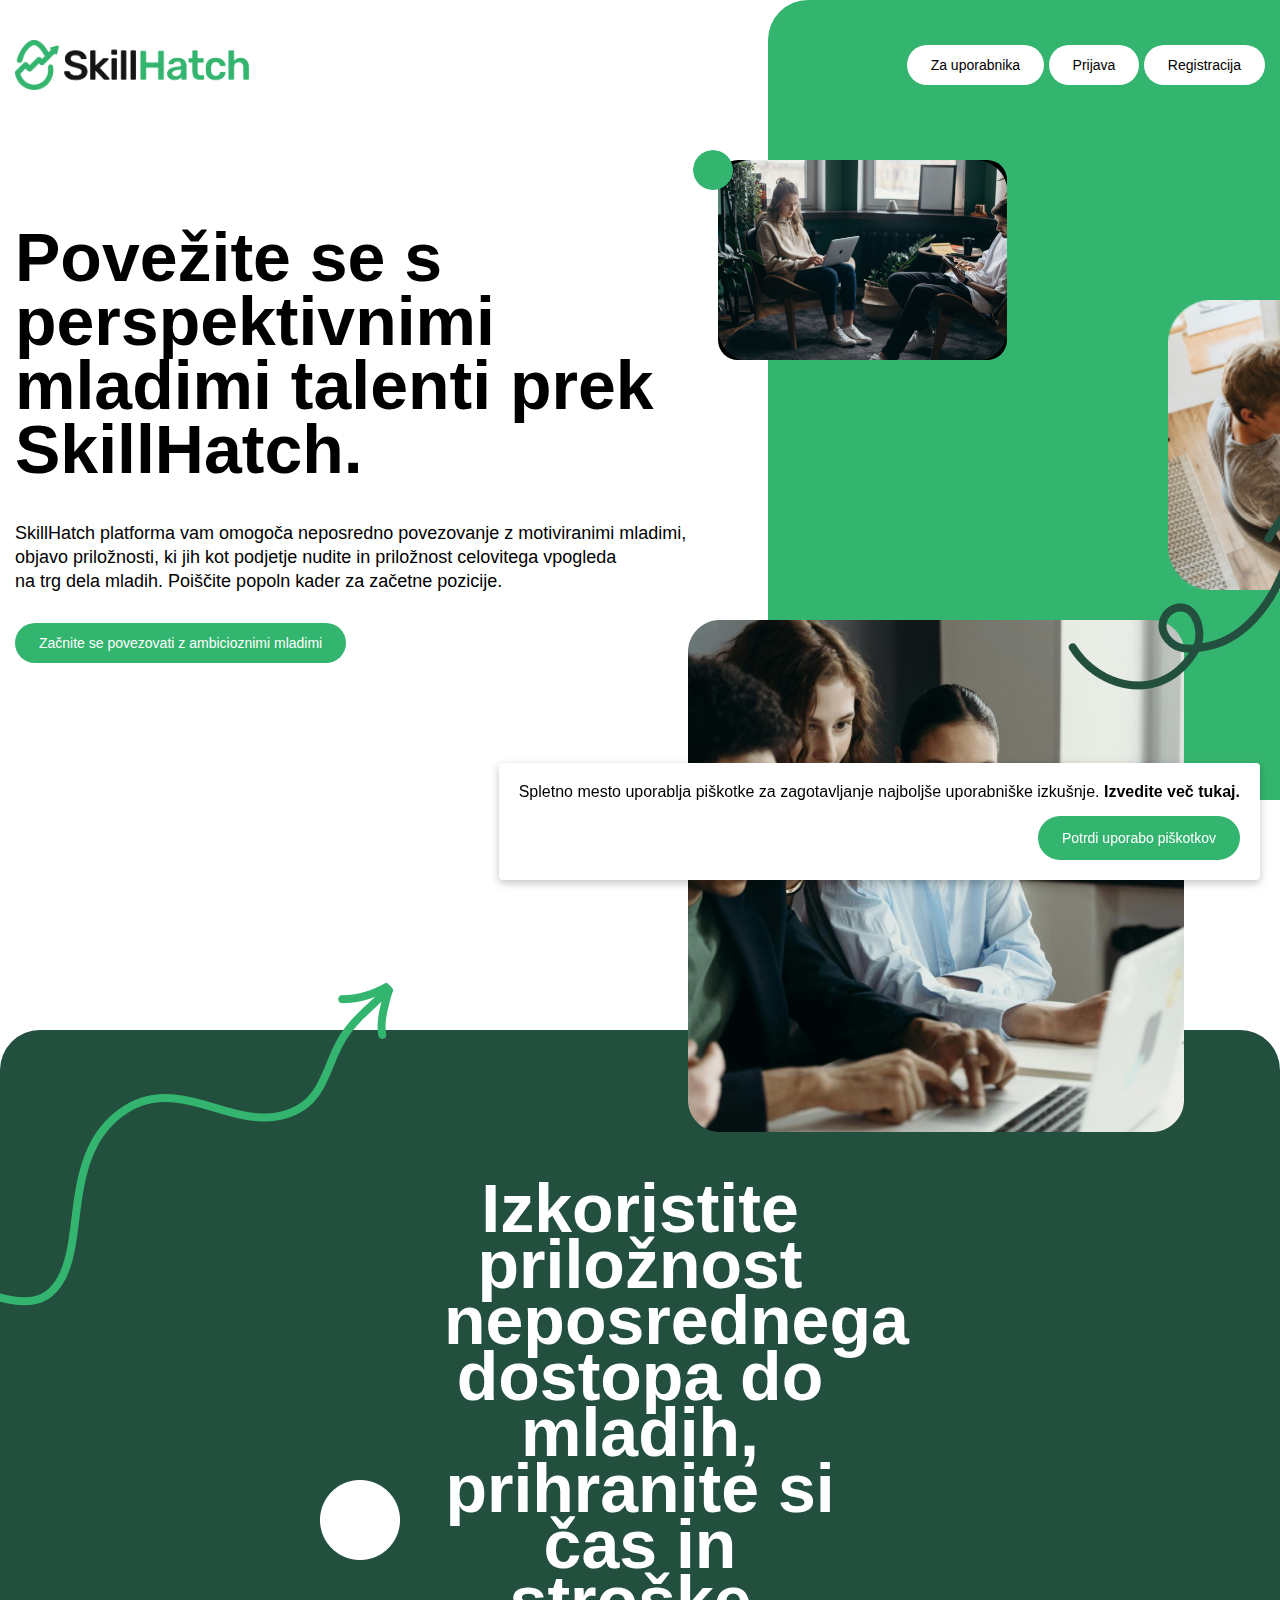
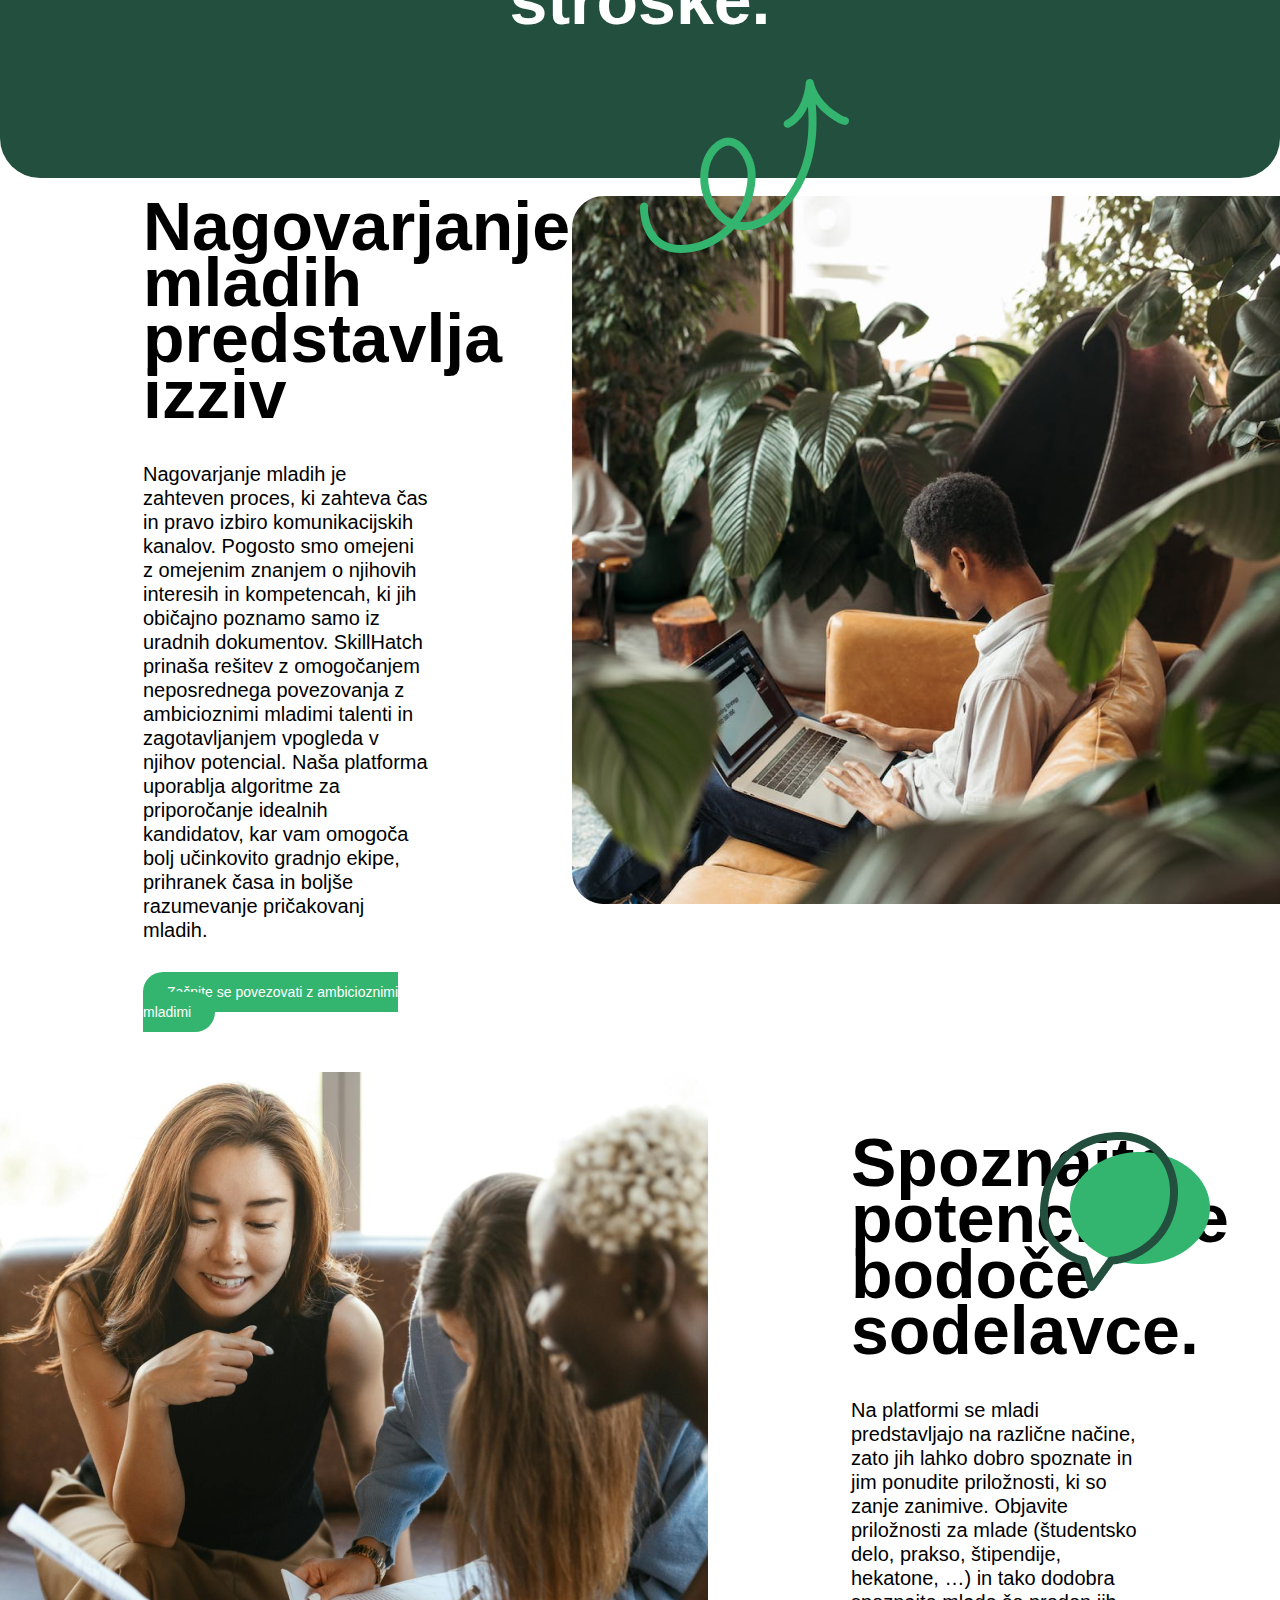
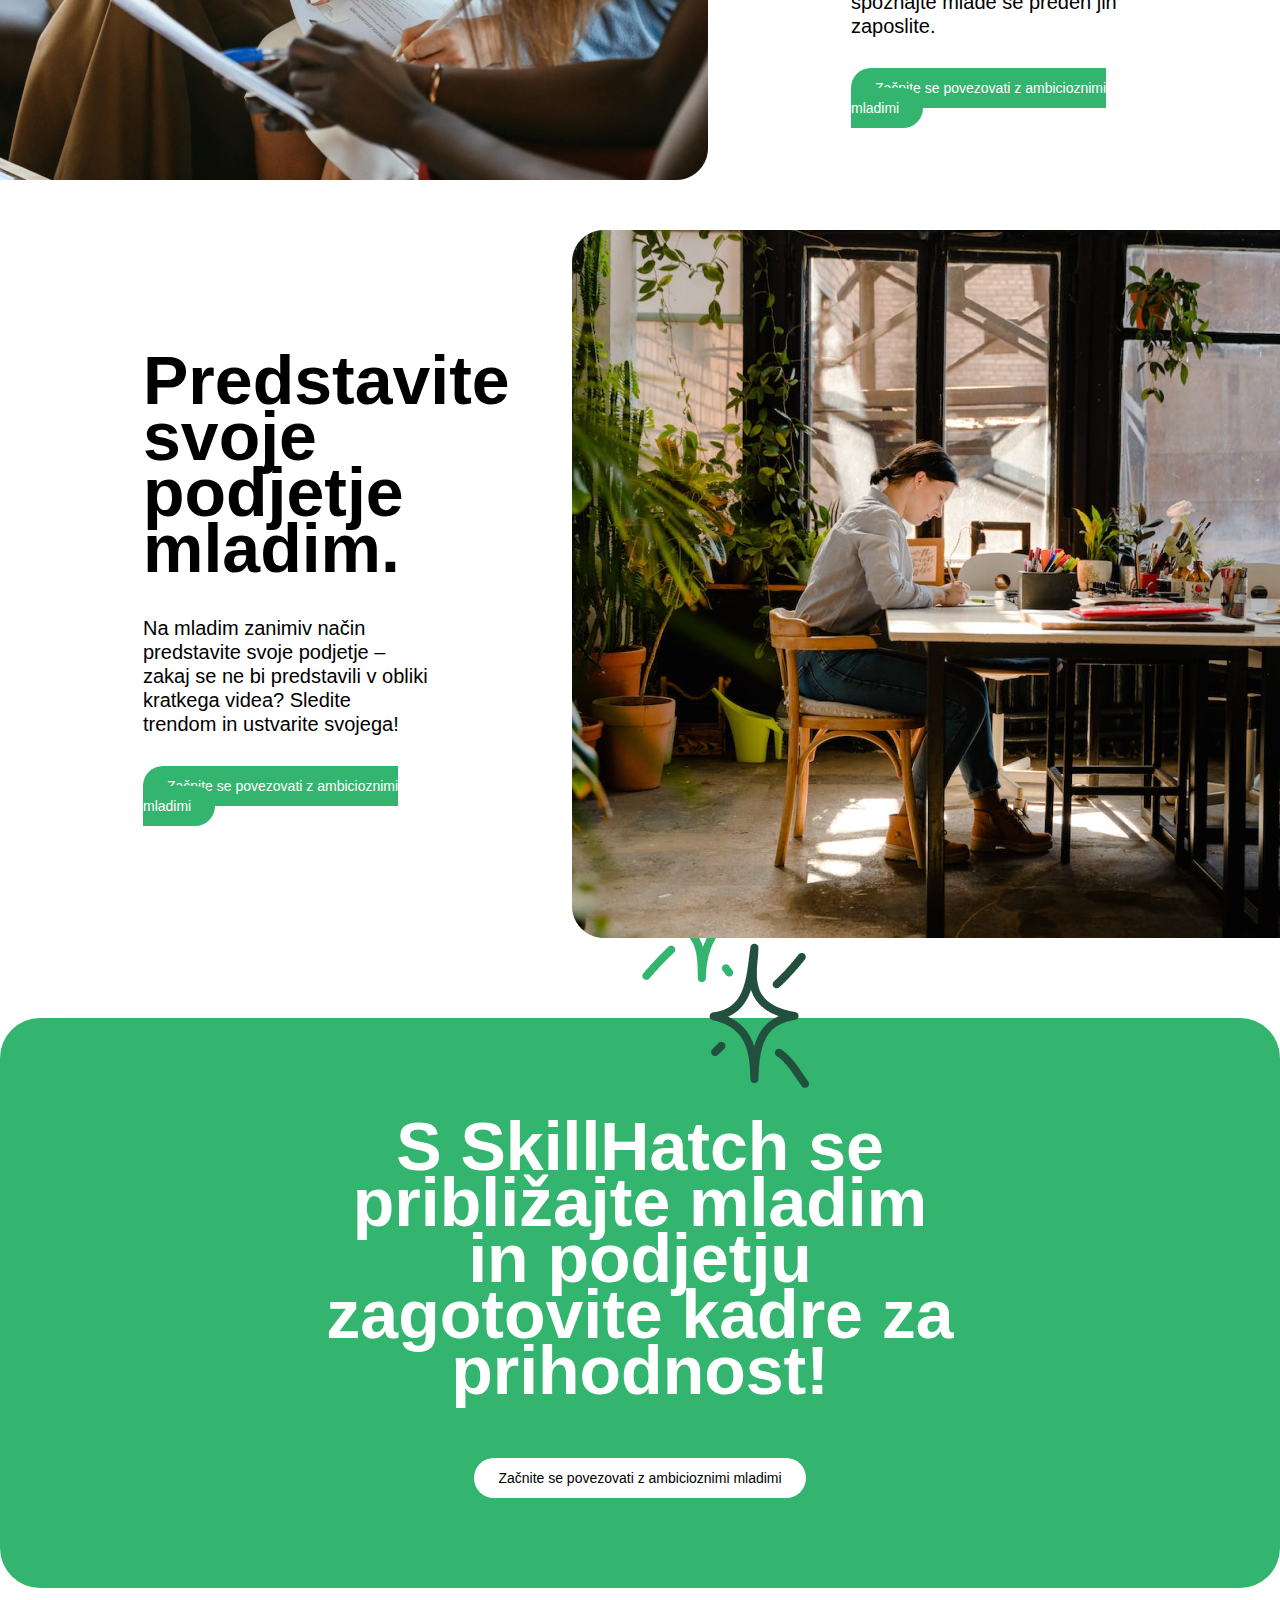
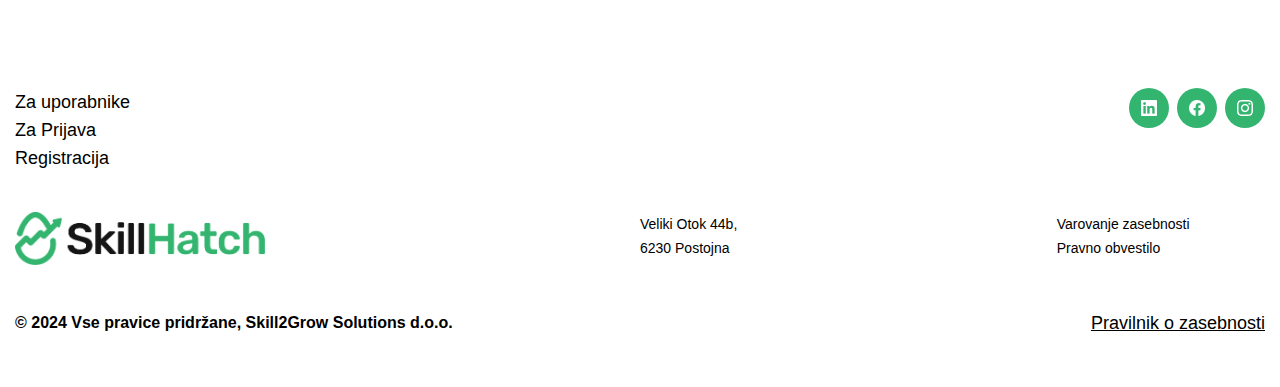
==== commit a0e0fb07: "fix" ====
--- a/company.html
+++ b/company.html
@@ -210,7 +210,7 @@
         </div>
         <div class="break"></div>
         <div class="space-between">
-            <h4>© 2023 Vse pravice pridržane, Skillup Solutions, d.o.o.</h4>
+            <h4>© 2024 Vse pravice pridržane, Skill2Grow Solutions d.o.o.</h4>
             <a href="#" style="text-decoration:underline;">Pravilnik o zasebnosti</a>
         </div>
     </div>
--- a/assets/main.css
+++ b/assets/main.css
@@ -155,6 +155,9 @@
   border-radius: 20px;
   position: absolute;
 }
+.logo {
+  border-radius: 0;
+}
 
 .content {
   width: 1250px;
